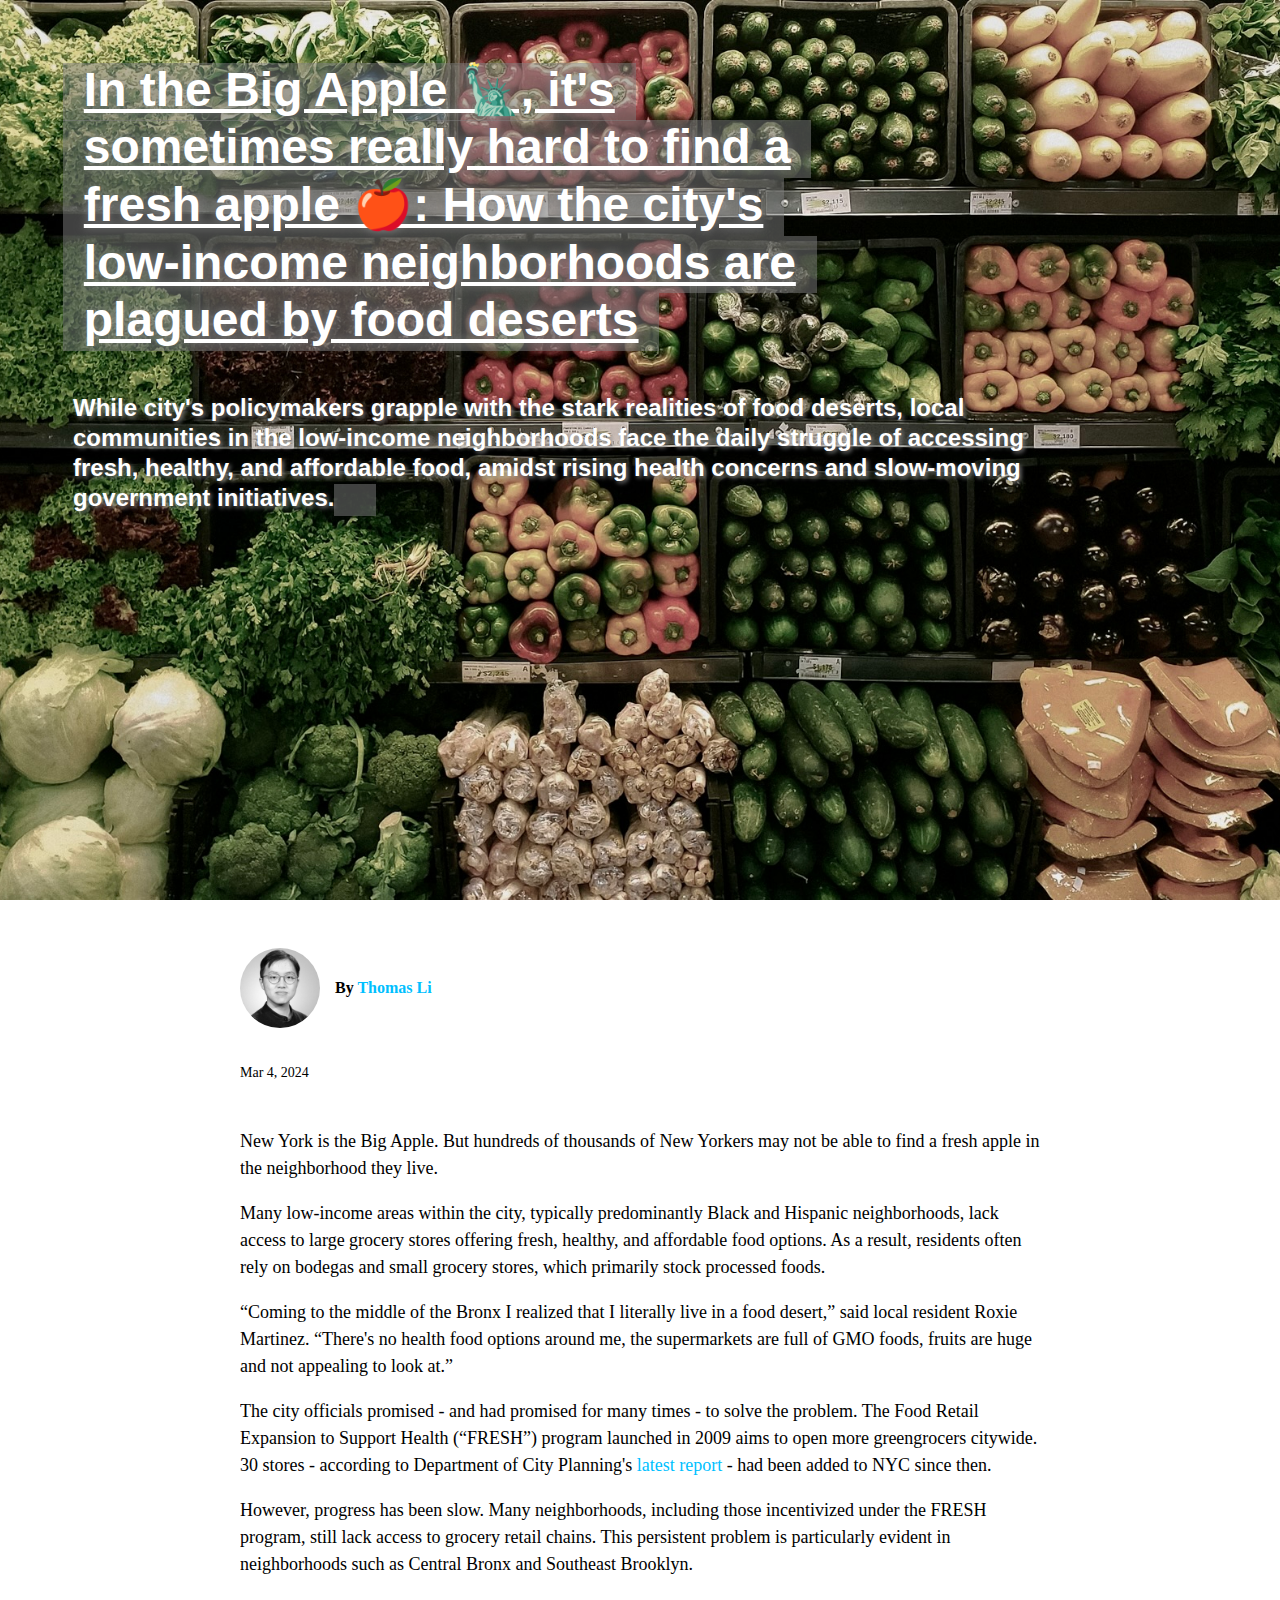
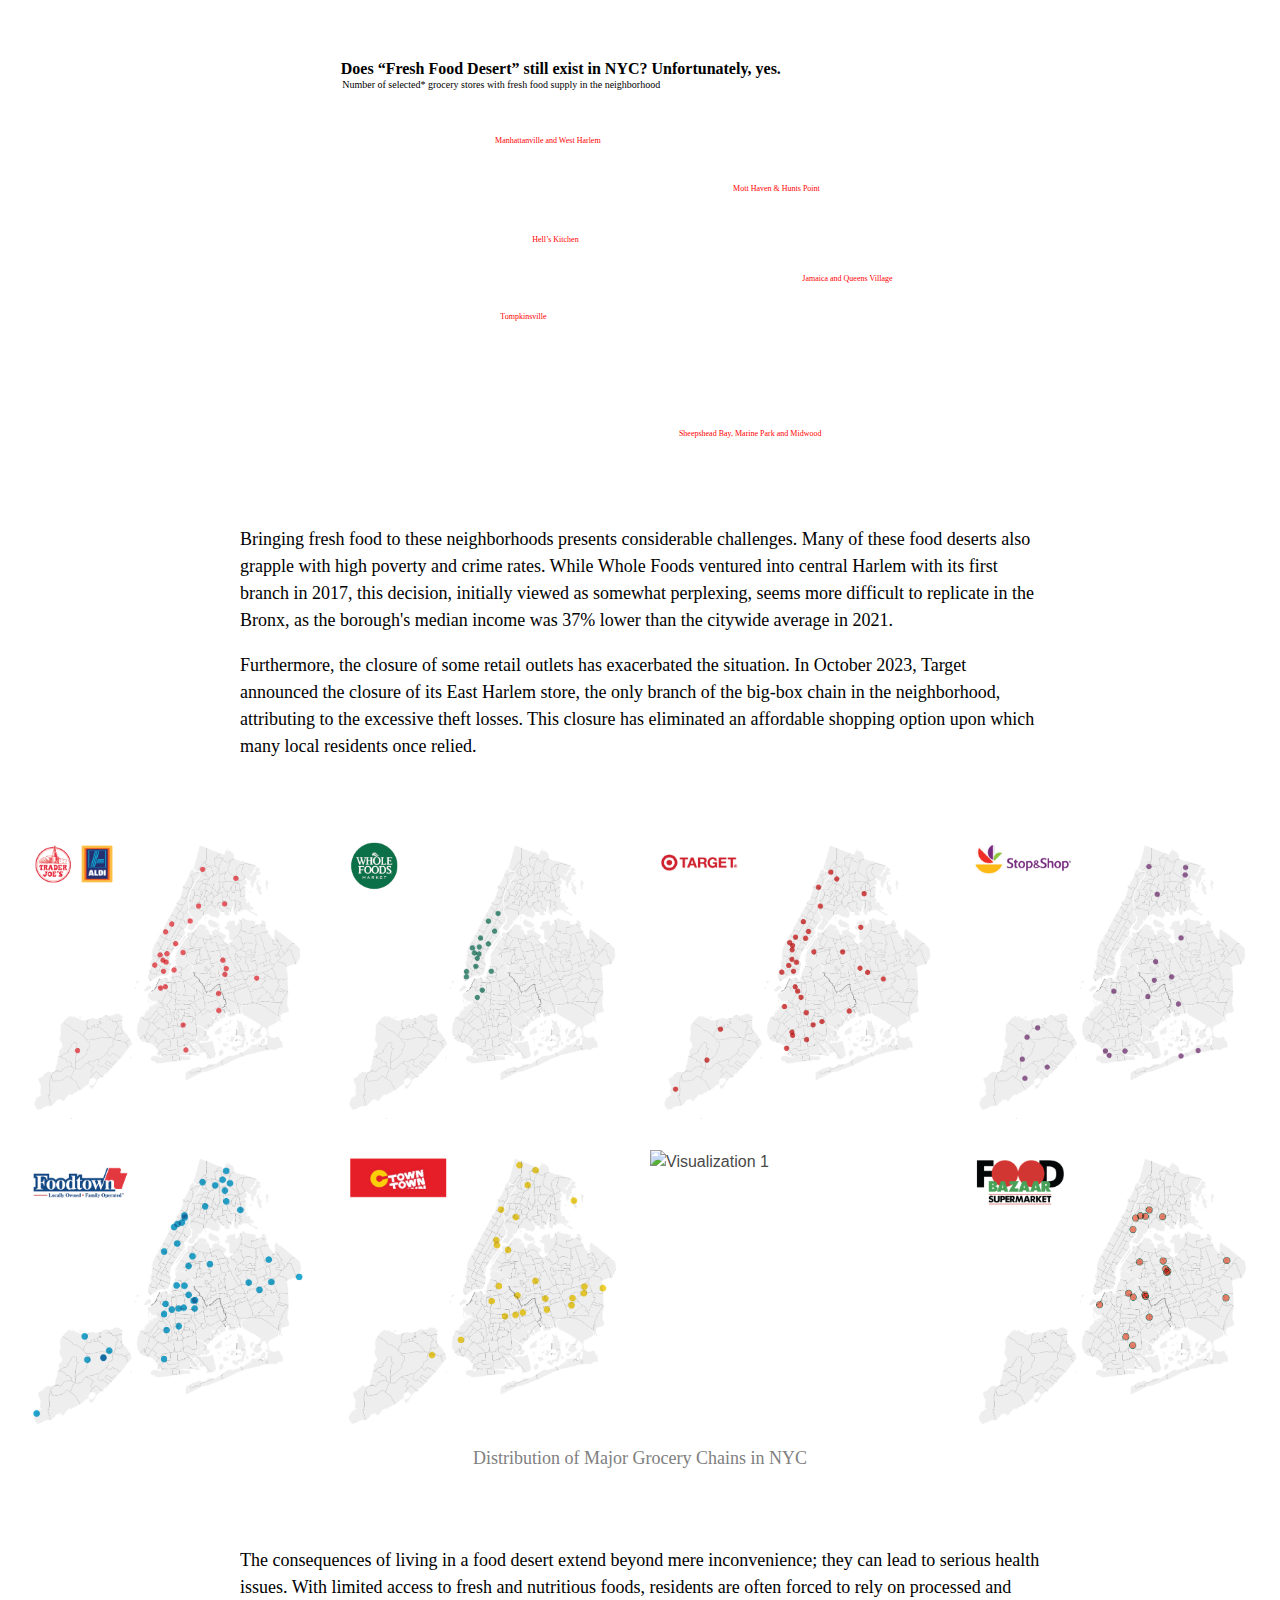
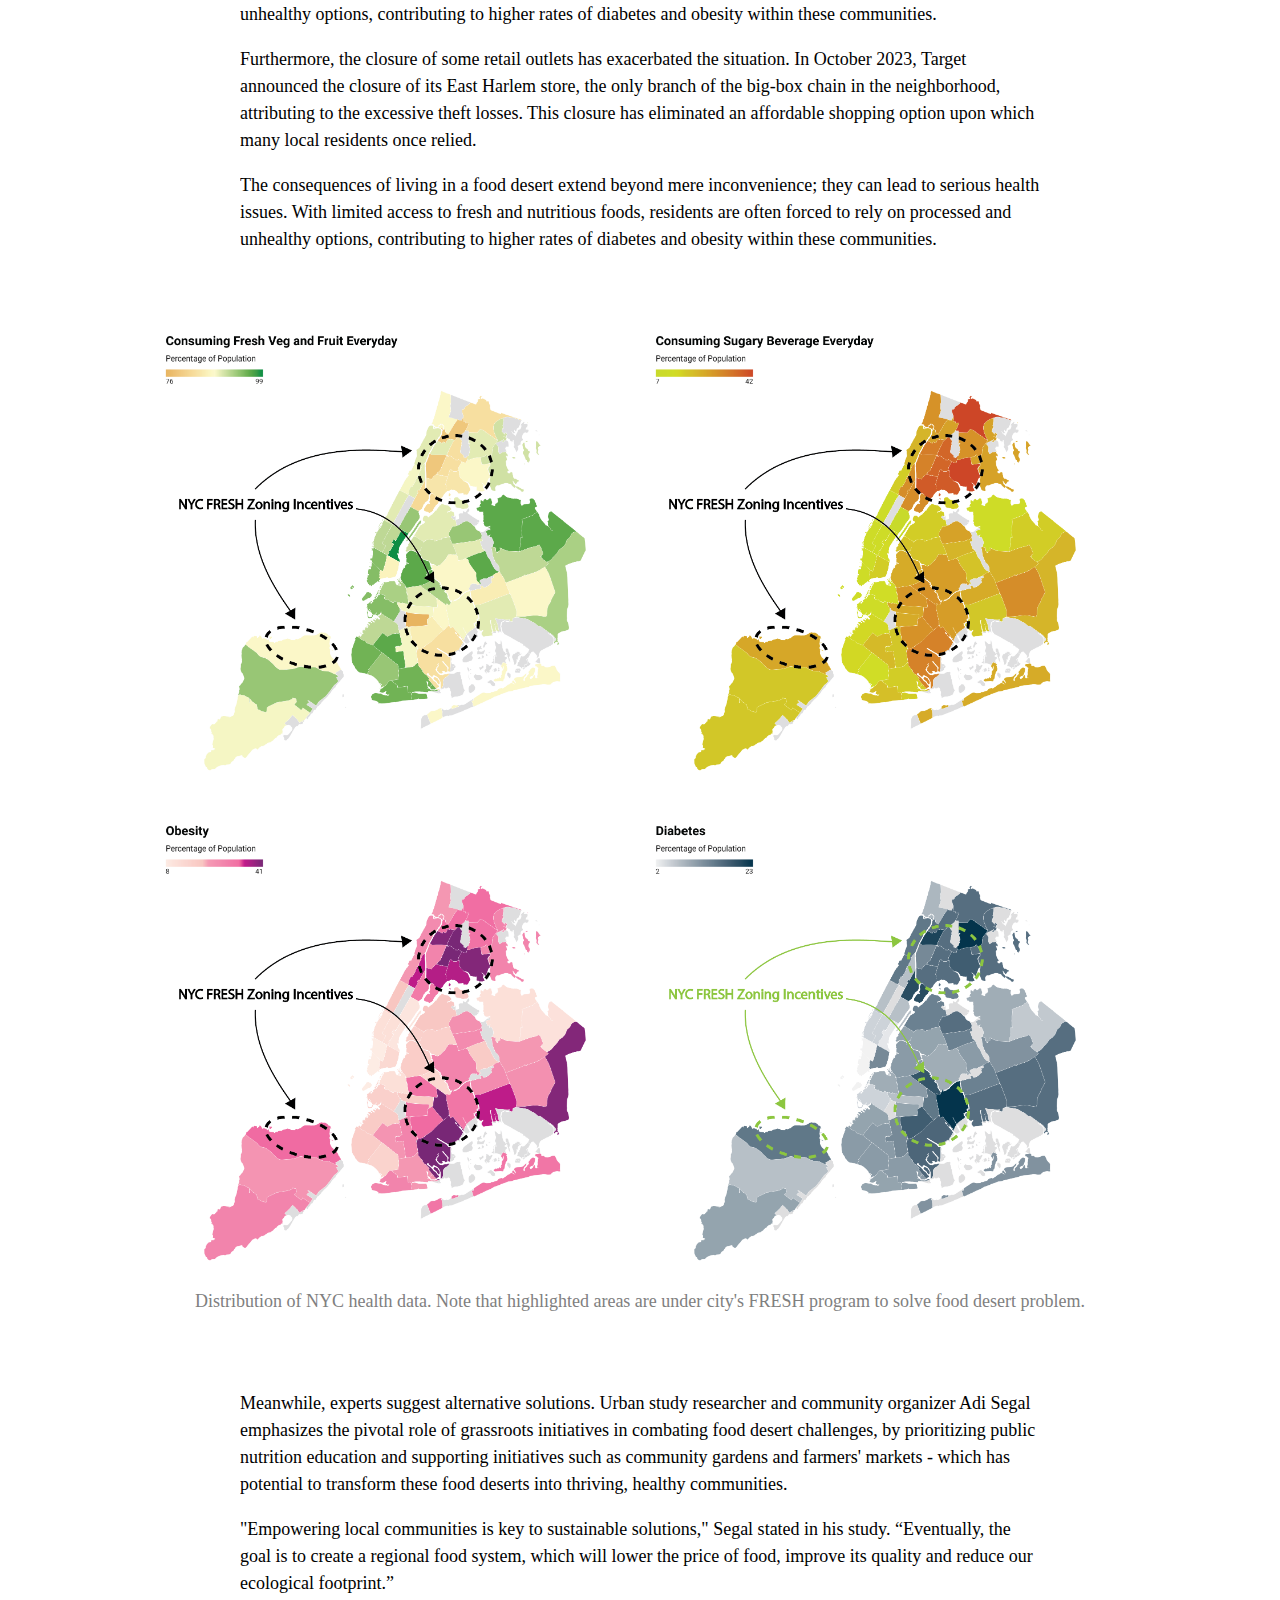
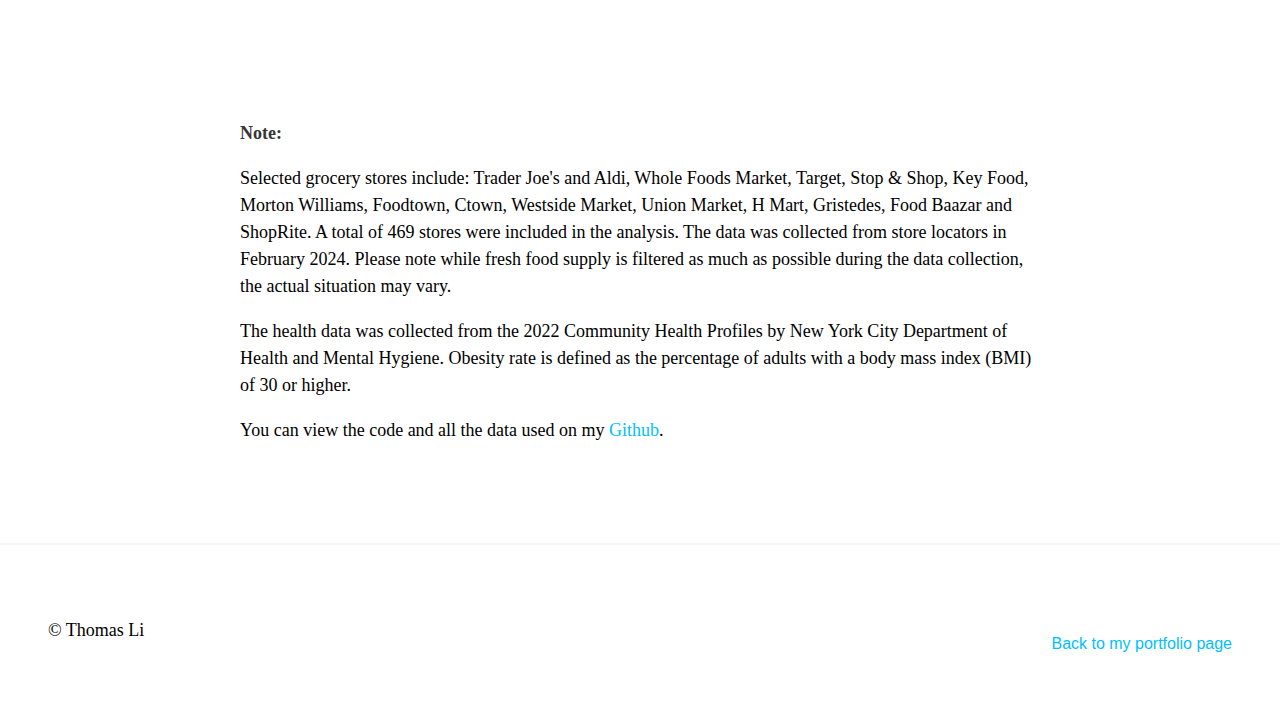
==== index.html @ 3670839c "Update index.html" ====
<!DOCTYPE html>
<html lang="en" class=" g-resizer-v3-init">

<head>

  <meta http-equiv="Content-Type" content="text/html; charset=UTF-8">
  <meta name="viewport" content="width=device-width, initial-scale=1">
  <title>Food Desert in New York City</title>
  <link rel="icon" href="🍎">
  <link rel="stylesheet" href="bulma.min.css">
  <link rel="preconnect" href="https://fonts.googleapis.com/">
  <link rel="preconnect" href="https://fonts.gstatic.com/" crossorigin="">
  <link href="css2" rel="stylesheet">
  <meta property="og:type" content="article">
  <meta property="og:title" content="">
  <meta property="og:url" content="https://github.com/thomastaoli/ny-food-desert/">
  <meta property="og:image" content="https://github.com/thomastaoli/ny-food-desert/header.jpg">
  <meta property="og:description"
    content="While city's policymakers grapple with the stark realities of food deserts, local
    communities in the low-income neighborhoods face the daily struggle of accessing fresh, healthy, and
    affordable food, amidst rising health concerns and slow-moving government initiatives.">
  <meta property="article:author" content="Thomas Li">
  <script>
    document.addEventListener("DOMContentLoaded", function () {
      if (window.innerWidth <= 650) {
        const visualizations = document.querySelectorAll('.visualization');
        let startX;

        visualizations.forEach(function (visualization) {
          visualization.addEventListener('touchstart', function (e) {
            startX = e.changedTouches[0].clientX;
          });

          visualization.addEventListener('touchend', function (e) {
            const endX = e.changedTouches[0].clientX;
            const deltaX = startX - endX;

            if (deltaX > 50) {
              visualization.parentElement.scrollLeft += 200;
            } else if (deltaX < -50) {
              visualization.parentElement.scrollLeft -= 200;
            }
          });
        });
      }
    });
  </script>

  <style>
    #g-plot-Artboard_1,
    #g-plot-Artboard_2,
    #g-plt4_svg-Artboard_1,
    #g-plt4_svg-Artboard_2 {
      display: none;
    }

    @media (max-width: 650px) {
      #g-plot-Artboard_2 {
        display: block;
      }

      #g-plt4_svg-Artboard_2 {
        display: block;
      }

      center {
        display: none;
      }
    }

    @media (max-width: 768px) {

      .title,
      .subtitle {
        font-size: smaller;
        /* Adjust font size */
        padding: 5px;
        /* Add some padding */
      }
    }

    @media screen and (min-width: 650px) {
      #g-plot-Artboard_1 {
        display: block;
      }

      #g-plt4_svg-Artboard_1 {
        display: block;
      }

      center {
        display: none;
      }
    }

    .container {
      max-width: 800px !important;
      color: #000000;
      font-family: Georgia;
    }

    img {
      display: block;
      width: 1000px;
      margin: 0 auto;
      transition: 0.3s;
    }

    a {
      color: deepskyblue;
    }

    p {
      margin-bottom: 1.5em;
      font-size: 18px;
      font-family: Georgia;
      color: #000000;
    }

    .portrait {
      float: left;
      /* Position the portrait to the left */
      width: 80px;
      /* Adjust the width as needed */
      height: 80px;
      /* Adjust the height as needed */
      border-radius: 50%;
      /* Make the portrait round */
      margin-right: 15px;
      /* Add some space between the portrait and the text */
      object-fit: cover;
      /* Ensure the image covers the area without distortion */
    }

    .byline,
    .date {
      line-height: 80px;
      /* Adjust the line height to align with the height of the portrait */
      margin: 0;
      /* Adjust margin as needed */
    }

    .graph-title {
      font-family: Arial;
      font-weight: 600;
      font-size: 24px;
      color: #000000;
      padding: auto;
    }

    .graph-subtitle {
      font-family: Arial;
      font-weight: 600;
      font-size: 16px;
      padding: auto;
    }

    h1.title {
      /* Existing title styles */
      font-size: 3rem;
      line-height: 1.2;
      margin-bottom: 0.8rem;
      margin-top: 0.8rem;
      font-weight: 800;
      color: white;
      text-decoration: underline;
      max-width: 800px;
      text-align: left;
      /* Ensure the text is left-aligned */
      padding-left: 15px;
      /* Add some padding to the left */

      /* Adding gray text shadow */
      text-shadow: 0px 0px 10px gray;
    }

    h1.title span {
      background-color: rgba(128, 128, 128, 0.5);
      /* 50% transparent gray */
      padding: 0 1.3rem 0.3rem;
      -webkit-box-decoration-break: clone;
      -ms-box-decoration-break: clone;
      -o-box-decoration-break: clone;
      box-decoration-break: clone;
    }

    h2.subtitle {
      color: white;
      font-weight: bold;
      font-size: 1.5rem;
      padding-top: 40px;
      max-width: 1000px;
      padding-left: 25px;
      text-shadow: 2px 2px 4px gray;
      /* Corrected text-shadow property */
    }

    h2.subtitle span {
      background-color: rgba(128, 128, 128, 0.5);
      /* 50% transparent gray */
      color: white;
      padding: 0 1.3rem 0.3rem;
      -webkit-box-decoration-break: clone;
      -ms-box-decoration-break: clone;
      -o-box-decoration-break: clone;
      box-decoration-break: clone;
    }

    .header-caption {
      position: absolute;
      bottom: 20px;
      right: 20px;
      font-size: 1rem;
      color: white;
      text-shadow: 0px 0px 5px black;
      font-style: italic;
      z-index: 2;
    }

    .has-bg-img {
      background: url('header.jpg');
      center center;
      background-size: cover;
    }

    .hero {
      position: relative;
      /* Added relative positioning */
      display: flex;
      align-items: center;
      justify-content: flex-start;
      min-height: 100vh;
      background: url('header.jpg') center center / cover no-repeat;
    }

    .byline {
      padding-top: 0px;
      padding-bottom: 0px;
      font-size: 16px;
    }

    .bottomleft {
      position: absolute;
      bottom: 8px;
      left: 16px;
      font-size: 18px;
      color: white;

      font-size: 12px;
    }



    .date {
      font-size: 14px;
      padding-top: 5px;
      padding-bottom: 15px;

    }

    .row-container {
      display: flex;
      flex-direction: row;
      max-width: 960px;
      margin: 0 auto;
      gap: 2em;
    }

    .column-container {
      flex-grow: 1;
      flex-shrink: 1;
      flex-basis: 1;
    }

    @media (max-width: 800px) {
      .row-container {
        flex-direction: column;
      }
    }

    @media (max-width: 768px) {
      .hero {
        min-height: 40vh;
        /* Adjusted height for mobile devices */
      }

      .header-caption {
        right: 10px;
        /* Less offset from the right on smaller screens */
        bottom: 5px;
        /* Less offset from the bottom to fit the smaller hero height */
        font-size: 0.8rem;
      }
    }

    .video-background {
      position: absolute;
      right: 0;
      bottom: 0;
      min-width: 100%;
      min-height: 100%;
      width: auto;
      height: auto;
      z-index: -100;
      /* Ensure video stays in the background */
      background-size: cover;
    }

    .content {
      overflow: hidden;
      /* Clear the float */
    }

    .hero-body {
      text-align: left;
      /* Center the text */
      width: 100%;
    }

    @media (max-width: 650px) {
      #g-template-mobile {
        display: block;
      }

      #g-template-laptop,
      #g-template-medium {
        display: none;
      }

      /* Replace the header background image with header-mobile.jpg */
      .hero.has-bg-img {
        background-image: url('header-mobile.jpg') !important;
      }
    }

    @media (min-width: 651px) and (max-width: 960px) {
      #g-template-laptop {
        display: block;
      }

      #g-template-mobile,
      #g-template-medium {
        display: none;
      }
    }

    @media (min-width: 961px) {
      #g-template-medium {
        display: block;
      }

      #g-template-mobile,
      #g-template-laptop {
        display: none;
      }
    }

    @media screen and (min-width: 961px) {
      #g-template-box {
        width: 100%;
        /* Adjust the width as needed */
        height: auto;
        /* Allow the height to adjust based on content */
        max-width: 100%;
        /* Ensure it doesn't exceed the viewport width */
      }
    }

    @media (max-width: 650px) {
      h1.title {
        font-size: 1.5rem;
        /* Adjust the font size for h1 on mobile */
        padding-left: 5px;
        /* Adjust the left padding */
        text-shadow: 0px 0px 5px gray;
      }

      h2.subtitle {
        font-size: 0.8rem;
        /* Adjust the font size for h2 on mobile */
        padding-left: 20px;
        /* Adjust the left padding */
        padding-top: 20px;
        /* Adjust the top padding */
        text-shadow: 0px 0px 5px gray;
      }
    }

    .grid-container {
      overflow-x: auto;
      white-space: nowrap;
    }

    .grid-container-2 {
      overflow-x: auto;
      white-space: nowrap;
    }

    .visualization {
      display: inline-block;
      width: 100%;
      /* Adjust width as needed */
    }

    @media (min-width: 650px) {
      .grid-container {
        display: grid;
        grid-template-columns: repeat(4, minmax(200px, 1fr));
        /* Adjust the min and max width as needed */
        grid-gap: 20px;
        /* Adjust the gap between grid items */
        max-width: 1600px;
        /* Set the maximum width of the container */
        margin: 0 auto;
        /* Center the container horizontally */
        padding: 0 20px;
        /* Add padding to the container */
      }
    }

    @media (min-width: 650px) {
      .grid-container-2 {
        display: grid;
        grid-template-columns: repeat(2, minmax(200px, 1fr));
        /* Adjust the min and max width as needed */
        grid-gap: 20px;
        /* Adjust the gap between grid items */
        max-width: 1000px;
        /* Set the maximum width of the container */
        margin: 0 auto;
        /* Center the container horizontally */
        padding: 0 20px;
        /* Add padding to the container */
      }
    }
  </style>

</head>

<body>

  <section class="hero has-bg-img">
    <div class="hero-body">
      <h1 class="title"><span>In the Big Apple 🗽, it's sometimes really hard to find a fresh apple 🍎: How the city's
          low-income neighborhoods are plagued by food deserts</span></h1>
      <h2 class="subtitle">While city's policymakers grapple with the stark realities of food deserts, local
        communities in the low-income neighborhoods face the daily struggle of accessing fresh, healthy, and
        affordable food, amidst rising health concerns and slow-moving government initiatives.<span></span></h2>
    </div>
  </section>


  <section class="section">
    <div class="container">
      <div class="content">
        <img src="portrait.jpeg" class="portrait" alt="Thomas Li"> <!-- Add your portrait here -->

        <div class="byline"><b>By <a href="www.linkedin.com/in/thomas-tao-li">Thomas Li</a></b></div>

        <div class="date">Mar 4, 2024</div>
        <p>New York is the Big Apple. But hundreds of thousands of New Yorkers may not be able to find a fresh apple in
          the neighborhood they live.</p>
        <p>Many low-income areas within the city, typically predominantly Black and Hispanic neighborhoods, lack access
          to large grocery stores offering fresh, healthy, and affordable food options. As a result, residents often
          rely on bodegas and small grocery stores, which primarily stock processed foods.</p>
        <p>“Coming to the middle of the Bronx I realized that I literally live in a food desert,” said local resident
          Roxie Martinez. “There's no health food options around me, the supermarkets are full of GMO foods, fruits are
          huge and not appealing to look at.”</p>
        <p>The city officials promised - and had promised for many times - to solve the problem. The Food Retail
          Expansion to Support Health (“FRESH”) program launched in 2009 aims to open more greengrocers citywide. 30
          stores - according to Department of City Planning's <a
            href="https://www.nyc.gov/assets/planning/download/pdf/plans-studies/fresh2/fresh-report-feb2023.pdf">latest
            report</a> - had been added to NYC since then.</p>
        <p>However, progress has been slow. Many neighborhoods, including those incentivized under the FRESH program,
          still lack access to grocery retail chains. This persistent problem is particularly evident in neighborhoods
          such as Central Bronx and Southeast Brooklyn.</p>
      </div>
    </div>
  </section>

  <!-- Generated by ai2html v0.120.0 - 2024-03-03 19:44 -->
  <!-- ai file: template.ai -->
  <style media="screen,print">
    #g-template-box,
    #g-template-box .g-artboard {
      margin: 0 auto;
    }

    #g-template-box p {
      margin: 0;
    }

    #g-template-box .g-aiAbs {
      position: absolute;
    }

    #g-template-box .g-aiImg {
      position: absolute;
      top: 0;
      display: block;
      width: 100% !important;
    }

    #g-template-box .g-aiSymbol {
      position: absolute;
      box-sizing: border-box;
    }

    #g-template-box .g-aiPointText p {
      white-space: nowrap;
    }

    #g-template-medium {
      position: relative;
      overflow: hidden;
    }

    #g-template-medium p {
      font-family: Avenir;
      font-weight: 400;
      font-style: normal;
      line-height: 10px;
      height: auto;
      opacity: 1;
      letter-spacing: 0em;
      font-size: 8px;
      text-align: left;
      color: rgb(255, 0, 0);
      text-transform: none;
      padding-bottom: 0;
      padding-top: 0;
      mix-blend-mode: normal;
      position: static;
    }

    #g-template-medium .g-pstyle0 {
      font-weight: 900;
      font-style: Black;
      line-height: 19px;
      height: 19px;
      font-size: 16px;
      color: rgb(0, 0, 0);
    }

    #g-template-medium .g-pstyle1 {
      font-weight: 300;
      font-style: Light;
      line-height: 11px;
      height: 11px;
      font-size: 10px;
      color: rgb(0, 0, 0);
    }

    #g-template-medium .g-pstyle2 {
      font-style: Roman;
      height: 10px;
    }

    #g-template-laptop {
      position: relative;
      overflow: hidden;
    }

    #g-template-laptop p {
      font-family: Avenir;
      font-weight: 400;
      font-style: normal;
      line-height: 8px;
      height: auto;
      opacity: 1;
      letter-spacing: 0em;
      font-size: 6px;
      text-align: left;
      color: rgb(255, 0, 0);
      text-transform: none;
      padding-bottom: 0;
      padding-top: 0;
      mix-blend-mode: normal;
      position: static;
    }

    #g-template-laptop .g-pstyle0 {
      font-weight: 900;
      font-style: Black;
      line-height: 16px;
      height: 16px;
      font-size: 13px;
      color: rgb(0, 0, 0);
    }

    #g-template-laptop .g-pstyle1 {
      font-weight: 300;
      font-style: Light;
      line-height: 9px;
      height: 9px;
      font-size: 8px;
      color: rgb(0, 0, 0);
    }

    #g-template-laptop .g-pstyle2 {
      font-style: Roman;
      height: 8px;
    }

    #g-template-mobile {
      position: relative;
      overflow: hidden;
    }

    #g-template-mobile p {
      font-family: Avenir;
      font-weight: 400;
      font-style: normal;
      line-height: 8px;
      height: auto;
      opacity: 1;
      letter-spacing: 0em;
      font-size: 6px;
      text-align: left;
      color: rgb(255, 0, 0);
      text-transform: none;
      padding-bottom: 0;
      padding-top: 0;
      mix-blend-mode: normal;
      position: static;
    }

    #g-template-mobile .g-pstyle0 {
      font-weight: 900;
      font-style: Black;
      line-height: 19px;
      height: 19px;
      font-size: 16px;
      color: rgb(0, 0, 0);
    }

    #g-template-mobile .g-pstyle1 {
      font-weight: 300;
      font-style: Light;
      line-height: 12px;
      height: 12px;
      font-size: 10px;
      color: rgb(0, 0, 0);
    }

    #g-template-mobile .g-pstyle2 {
      font-style: Roman;
      height: 8px;
    }

    #g-template-mobile .g-pstyle3 {
      font-weight: 800;
      font-style: Heavy;
      line-height: 12px;
      height: 12px;
      font-size: 10px;
      color: rgb(153, 153, 153);
    }
  </style>

  <div id="g-template-box" class="ai2html">

    <!-- Artboard: medium -->
    <div id="g-template-medium" class="g-artboard" style="width:620px; height:425px;" data-aspect-ratio="1.459"
      data-min-width="620">
      <div style=""></div>
      <img id="g-template-medium-img" class="g-template-medium-img g-aiImg" alt="" src="template-medium.jpg" />
      <div id="g-ai0-1" class="g-ai2html-settings g-aiAbs g-aiPointText"
        style="top:4.2325%;margin-top:-12px;left:1.734%;width:509px;">
        <p class="g-pstyle0">Does &ldquo;Fresh Food Desert&rdquo; still exist in NYC? Unfortunately, yes.</p>
      </div>
      <div id="g-ai0-2" class="g-ai2html-settings g-aiAbs g-aiPointText"
        style="top:7.4751%;margin-top:-5.8px;left:1.9725%;width:359px;">
        <p class="g-pstyle1">Number of selected* grocery stores with fresh food supply in the neighborhood</p>
      </div>
      <div id="g-ai0-3" class="g-ai2html-settings g-aiAbs g-aiPointText"
        style="top:20.943%;margin-top:-6px;left:26.6159%;width:139px;">
        <p class="g-pstyle2">Manhattanville and West Harlem</p>
      </div>
      <div id="g-ai0-4" class="g-ai2html-settings g-aiAbs g-aiPointText"
        style="top:32.2371%;margin-top:-6px;left:65.0185%;width:117px;">
        <p class="g-pstyle2">Mott Haven & Hunts Point</p>
      </div>
      <div id="g-ai0-5" class="g-ai2html-settings g-aiAbs g-aiPointText"
        style="top:44.2371%;margin-top:-6px;left:32.6177%;width:70px;">
        <p class="g-pstyle2">Hell&rsquo;s Kitchen</p>
      </div>
      <div id="g-ai0-6" class="g-ai2html-settings g-aiAbs g-aiPointText"
        style="top:53.4136%;margin-top:-6px;left:76.1768%;width:123px;">
        <p class="g-pstyle2">Jamaica and Queens Village</p>
      </div>
      <div id="g-ai0-7" class="g-ai2html-settings g-aiAbs g-aiPointText"
        style="top:62.3548%;margin-top:-6px;left:27.4774%;width:70px;">
        <p class="g-pstyle2">Tompkinsville</p>
      </div>
      <div id="g-ai0-8" class="g-ai2html-settings g-aiAbs g-aiPointText"
        style="top:89.8842%;margin-top:-6px;left:56.2715%;width:180px;">
        <p class="g-pstyle2">Sheepshead Bay, Marine Park and Midwood</p>
      </div>
    </div>

    <!-- Artboard: laptop -->
    <div id="g-template-laptop" class="g-artboard" style="width:490px; height:350px;" data-aspect-ratio="1.4"
      data-min-width="490" data-max-width="619">
      <div style=""></div>
      <img id="g-template-laptop-img" class="g-template-laptop-img g-aiImg" alt="" src="template-laptop.jpg" />
      <div id="g-ai1-1" class="g-ai2html-settings g-aiAbs g-aiPointText"
        style="top:5.166%;margin-top:-10.1px;left:1.9834%;width:421px;">
        <p class="g-pstyle0">Does &ldquo;Fresh Food Desert&rdquo; still exist in NYC? Unfortunately, yes.</p>
      </div>
      <div id="g-ai1-2" class="g-ai2html-settings g-aiAbs g-aiPointText"
        style="top:8.2317%;margin-top:-4.8px;left:2.2305%;width:298px;">
        <p class="g-pstyle1">Number of selected* grocery stores with fresh food supply in the neighborhood</p>
      </div>
      <div id="g-ai1-3" class="g-ai2html-settings g-aiAbs g-aiPointText"
        style="top:21.7098%;margin-top:-5px;left:26.4997%;width:115px;">
        <p class="g-pstyle2">Manhattanville and West Harlem</p>
      </div>
      <div id="g-ai1-4" class="g-ai2html-settings g-aiAbs g-aiPointText"
        style="top:32.567%;margin-top:-5px;left:65.159%;width:97px;">
        <p class="g-pstyle2">Mott Haven & Hunts Point</p>
      </div>
      <div id="g-ai1-5" class="g-ai2html-settings g-aiAbs g-aiPointText"
        style="top:44.2813%;margin-top:-5px;left:32.5417%;width:60px;">
        <p class="g-pstyle2">Hell&rsquo;s Kitchen</p>
      </div>
      <div id="g-ai1-6" class="g-ai2html-settings g-aiAbs g-aiPointText"
        style="top:53.1384%;margin-top:-5px;left:76.3919%;width:102px;">
        <p class="g-pstyle2">Jamaica and Queens Village</p>
      </div>
      <div id="g-ai1-7" class="g-ai2html-settings g-aiAbs g-aiPointText"
        style="top:61.7098%;margin-top:-5px;left:27.3671%;width:60px;">
        <p class="g-pstyle2">Tompkinsville</p>
      </div>
      <div id="g-ai1-8" class="g-ai2html-settings g-aiAbs g-aiPointText"
        style="top:88.2813%;margin-top:-5px;left:56.3534%;width:148px;">
        <p class="g-pstyle2">Sheepshead Bay, Marine Park and Midwood</p>
      </div>
    </div>

    <!-- Artboard: mobile -->
    <div id="g-template-mobile" class="g-artboard" style="max-width: 375px;max-height: 471px" data-aspect-ratio="0.797"
      data-min-width="0" data-max-width="489">
      <div style="padding: 0 0 125.5467% 0;"></div>
      <img id="g-template-mobile-img" class="g-template-mobile-img g-aiImg" alt="" src="template-mobile.jpg" />
      <div id="g-ai2-1" class="g-ai2html-settings g-aiAbs g-aiPointText"
        style="top:6.4971%;margin-top:-21.6px;left:3.1182%;width:366px;">
        <p class="g-pstyle0">Does &ldquo;Fresh Food Desert&rdquo; still exist in NYC? </p>
        <p class="g-pstyle0">Unfortunately, yes.</p>
      </div>
      <div id="g-ai2-2" class="g-ai2html-settings g-aiAbs g-aiPointText"
        style="top:11.7927%;margin-top:-6.5px;left:3.1745%;width:375px;">
        <p class="g-pstyle1">Number of selected* grocery stores with fresh food supply in the neighborhood</p>
      </div>
      <div id="g-ai2-3" class="g-ai2html-settings g-aiAbs g-aiPointText"
        style="top:23.1488%;margin-top:-5px;left:4.382%;width:60px;">
        <p class="g-pstyle2">Tompkinsville</p>
      </div>
      <div id="g-ai2-4" class="g-ai2html-settings g-aiAbs g-aiPointText"
        style="top:32.2437%;margin-top:-8.8px;left:34.4667%;width:69px;">
        <p class="g-pstyle2">Manhattanvile &</p>
        <p class="g-pstyle2">West Harlem</p>
      </div>
      <div id="g-ai2-5" class="g-ai2html-settings g-aiAbs g-aiPointText"
        style="top:40.3535%;margin-top:-5px;left:76.3589%;width:97px;">
        <p class="g-pstyle2">Mott Haven & Hunts Point</p>
      </div>
      <div id="g-ai2-6" class="g-ai2html-settings g-aiAbs g-aiPointText"
        style="top:48.3092%;margin-top:-7.4px;left:15.3404%;width:83px;">
        <p class="g-pstyle3">Staten Island</p>
      </div>
      <div id="g-ai2-7" class="g-ai2html-settings g-aiAbs g-aiPointText"
        style="top:57.9831%;margin-top:-5px;left:23.8982%;width:60px;">
        <p class="g-pstyle2">Hell&rsquo;s Kitchen</p>
      </div>
      <div id="g-ai2-8" class="g-ai2html-settings g-aiAbs g-aiPointText"
        style="top:90.0562%;margin-top:-5px;left:76.5372%;width:102px;">
        <p class="g-pstyle2">Jamaica and Queens Village</p>
      </div>
      <div id="g-ai2-9" class="g-ai2html-settings g-aiAbs g-aiPointText"
        style="top:96.6407%;margin-top:-5px;left:6.7659%;width:148px;">
        <p class="g-pstyle2">Sheepshead Bay, Marine Park and Midwood</p>
      </div>
    </div>

  </div>

  <!-- End ai2html - 2024-03-03 19:44 -->

  <section class="section">
    <div class="container">
      <div class="content">
        <p>Bringing fresh food to these neighborhoods presents considerable challenges. Many of these food deserts also
          grapple with high poverty and crime rates. While Whole Foods ventured into central Harlem with its first
          branch in 2017, this decision, initially viewed as somewhat perplexing, seems more difficult to replicate in
          the Bronx, as the borough's median income was 37% lower than the citywide average in 2021.</p>
        <p>Furthermore, the closure of some retail outlets has exacerbated the situation. In October 2023, Target
          announced the closure of its East Harlem store, the only branch of the big-box chain in the neighborhood,
          attributing to the excessive theft losses. This closure has eliminated an affordable shopping option upon
          which many local residents once relied.</p>
      </div>
    </div>
  </section>

  <div class="grid-container">
    <div class="visualization"><img src="tj_f.png" alt="Visualization 1"></div>
    <div class="visualization"><img src="wfm_f.png" alt="Visualization 1"></div>
    <div class="visualization"><img src="tg_f.png" alt="Visualization 1"></div>
    <div class="visualization"><img src="ss_f.png" alt="Visualization 1"></div>
    <div class="visualization"><img src="ft_f.png" alt="Visualization 1"></div>
    <div class="visualization"><img src="ct_f.png" alt="Visualization 1"></div>
    <div class="visualization"><img src="gr_f.png" alt="Visualization 1"></div>
    <div class="visualization"><img src="fb_f.png" alt="Visualization 1"></div>
  </div>

  <p style="text-align:center; color:gray;">
    <italic>Distribution of Major Grocery Chains in NYC</italic>
  </p>

  <section class="section">
    <div class="container">
      <div class="content">
        <p>The consequences of living in a food desert extend beyond mere inconvenience; they can lead to serious health
          issues. With limited access to fresh and nutritious foods, residents are often forced to rely on processed and
          unhealthy options, contributing to higher rates of diabetes and obesity within these communities.</p>
        <p>Furthermore, the closure of some retail outlets has exacerbated the situation. In October 2023, Target
          announced the closure of its East Harlem store, the only branch of the big-box chain in the neighborhood,
          attributing to the excessive theft losses. This closure has eliminated an affordable shopping option upon
          which many local residents once relied.</p>
        <p>The consequences of living in a food desert extend beyond mere inconvenience; they can lead to serious health
          issues. With limited access to fresh and nutritious foods, residents are often forced to rely on processed and
          unhealthy options, contributing to higher rates of diabetes and obesity within these communities.</p>
      </div>
    </div>
  </section>

  <div class="grid-container-2">
    <div class="visualization"><img src="freshveg_f.png" alt="Visualization 1"></div>
    <div class="visualization"><img src="sugar_f.png" alt="Visualization 1"></div>
    <div class="visualization"><img src="ob_f.png" alt="Visualization 1"></div>
    <div class="visualization"><img src="db_f.png" alt="Visualization 1"></div>
  </div>

  <p style="text-align:center; color:gray;">
    <italic>Distribution of NYC health data. Note that highlighted areas are under city's FRESH program to solve food
      desert problem.</italic>
  </p>

  <section class="section">
    <div class="container">
      <div class="content">
        <p>Meanwhile, experts suggest alternative solutions. Urban study researcher and community organizer Adi Segal
          emphasizes the pivotal role of grassroots initiatives in combating food desert challenges, by prioritizing
          public nutrition education and supporting initiatives such as community gardens and farmers' markets - which
          has potential to transform these food deserts into thriving, healthy communities.</p>
        <p>"Empowering local communities is key to sustainable solutions," Segal stated in his study. “Eventually, the
          goal is to create a regional food system, which will lower the price of food, improve its quality and reduce
          our ecological footprint.”</p>
      </div>
    </div>
  </section>

  <section class="section">
    <div class="container">
      <div class="content">
        <p><strong>Note:</strong></p>
        <p>Selected grocery stores include: Trader Joe's and Aldi, Whole Foods Market, Target, Stop & Shop, Key Food,
          Morton Williams, Foodtown, Ctown, Westside Market, Union Market, H Mart, Gristedes, Food Baazar and ShopRite.
          A total of 469 stores were included in the analysis. The data was collected from store locators in February
          2024. Please note while fresh food supply is filtered as much as possible during the data collection, the
          actual situation may vary.
        </p>
        <p>The health data was collected from the 2022 Community Health Profiles by New York City
          Department of Health and Mental Hygiene. Obesity rate is defined as the percentage of adults with a body mass
          index (BMI) of 30 or higher. </p>
        <p>You can view the code and all the data used on my <a
            href="https://github.com/thomastaoli/HK_rice_with_two_sides" target="_blank">Github</a>.</p>
      </div>
    </div>
  </section>

  <hr>
  <section class="section">
    <div style="display: flex; justify-content: space-between; align-items: center;">
      <p>&copy; Thomas Li</p>
      <a href="https://thomastaoli.github.io/portfolio.html">Back to my portfolio page</a>
    </div>
  </section>
</body>

</html>
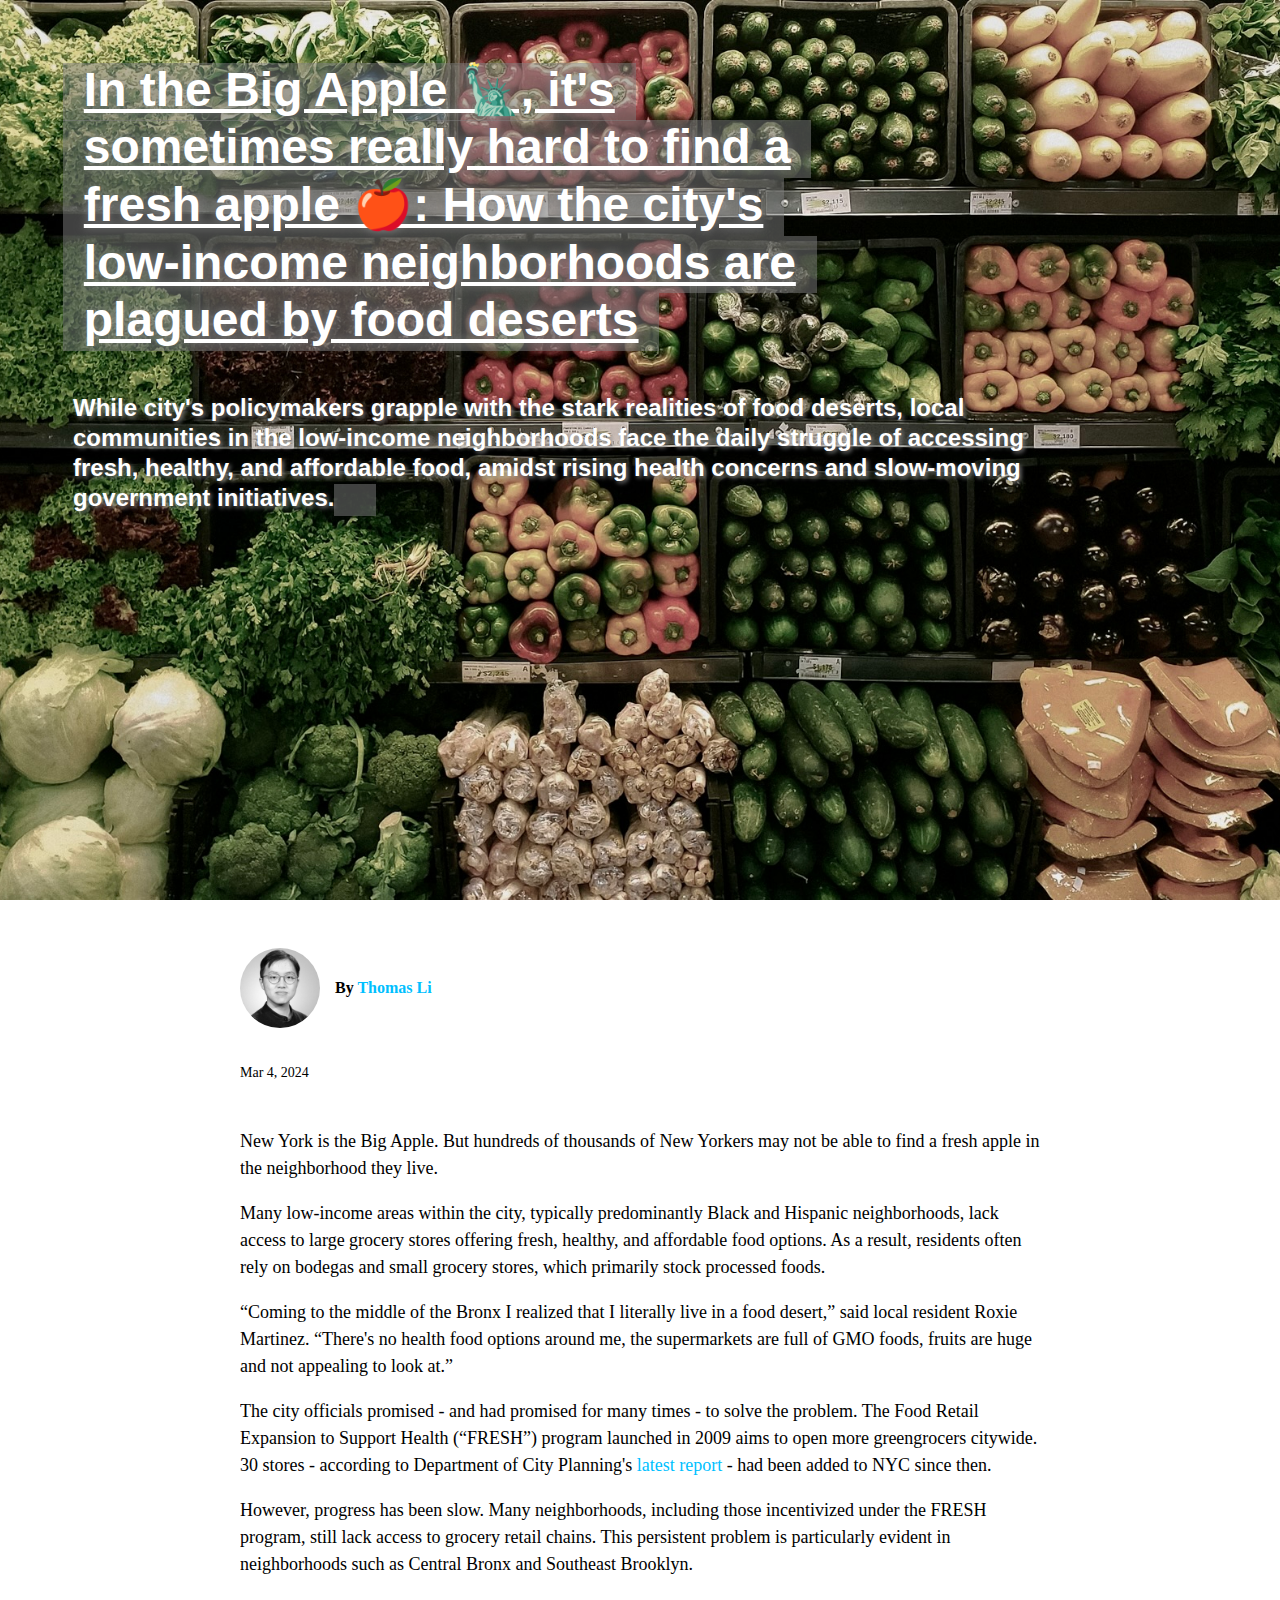
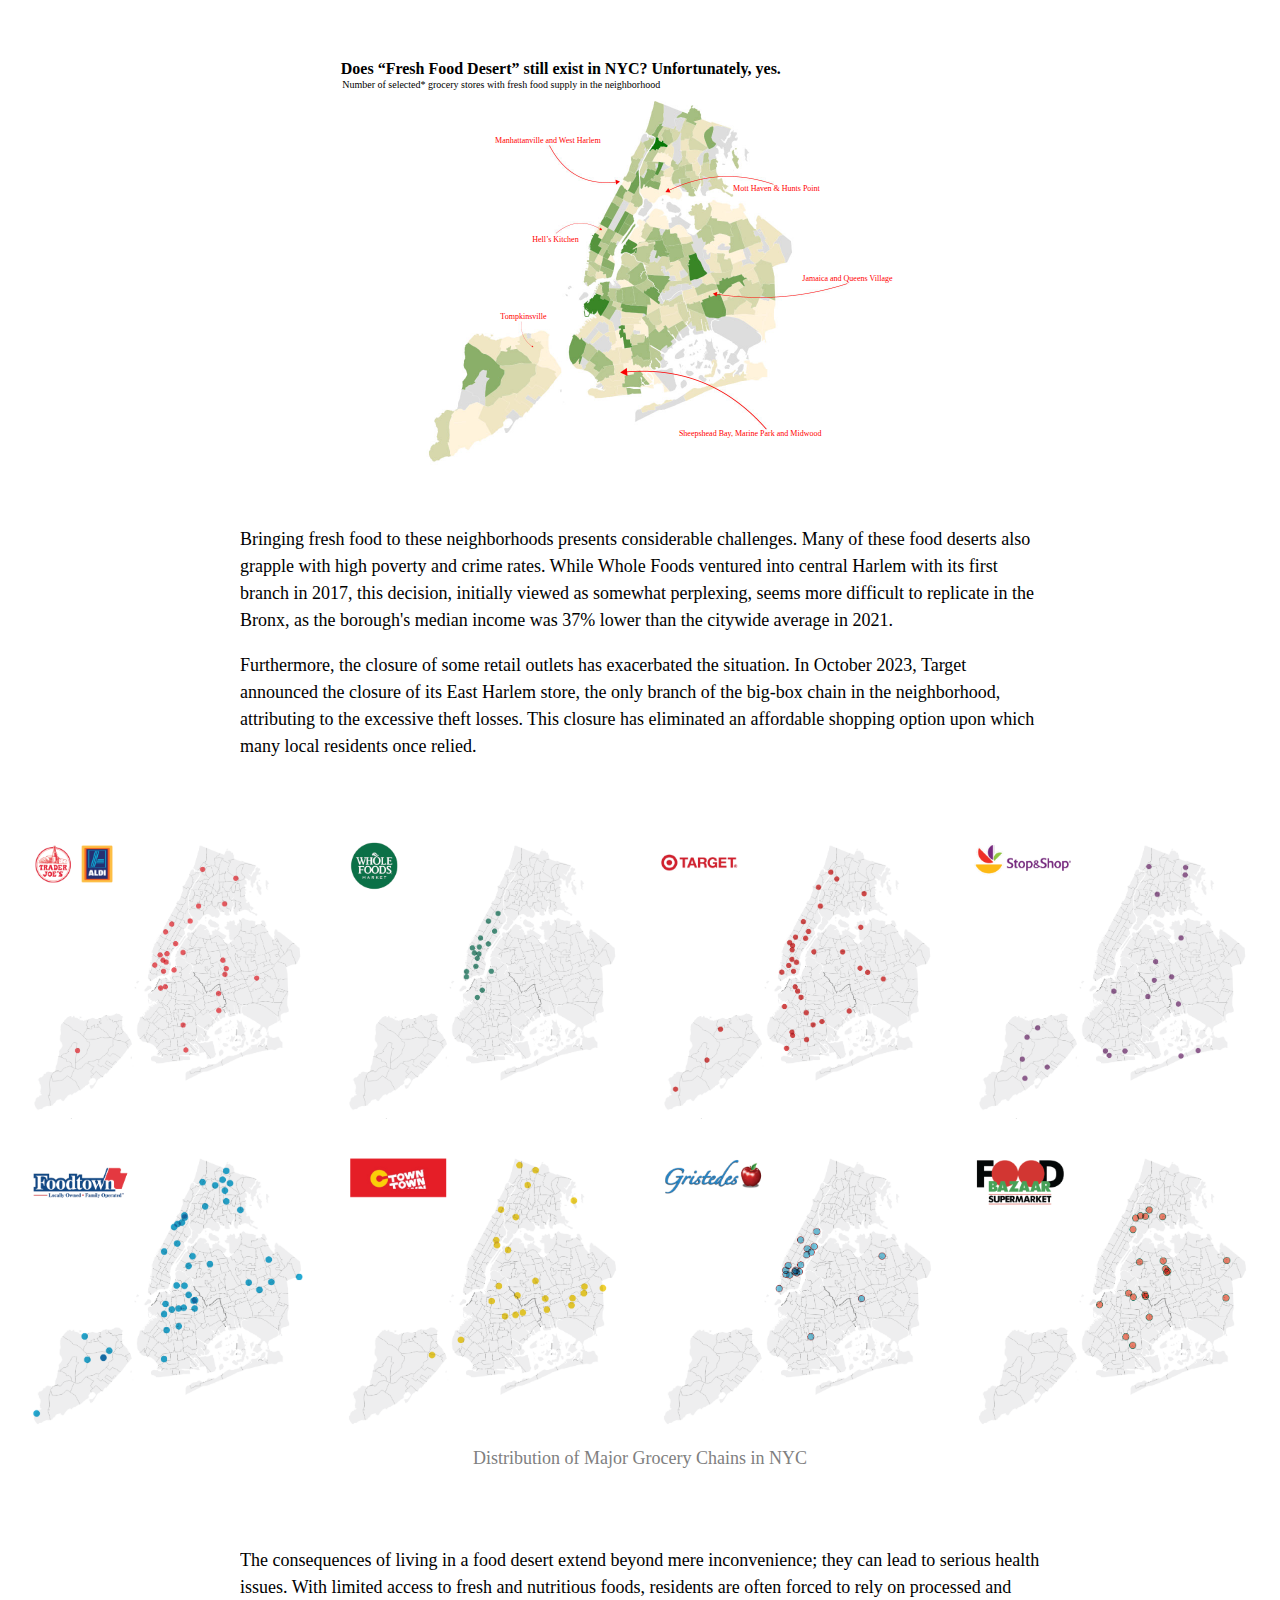
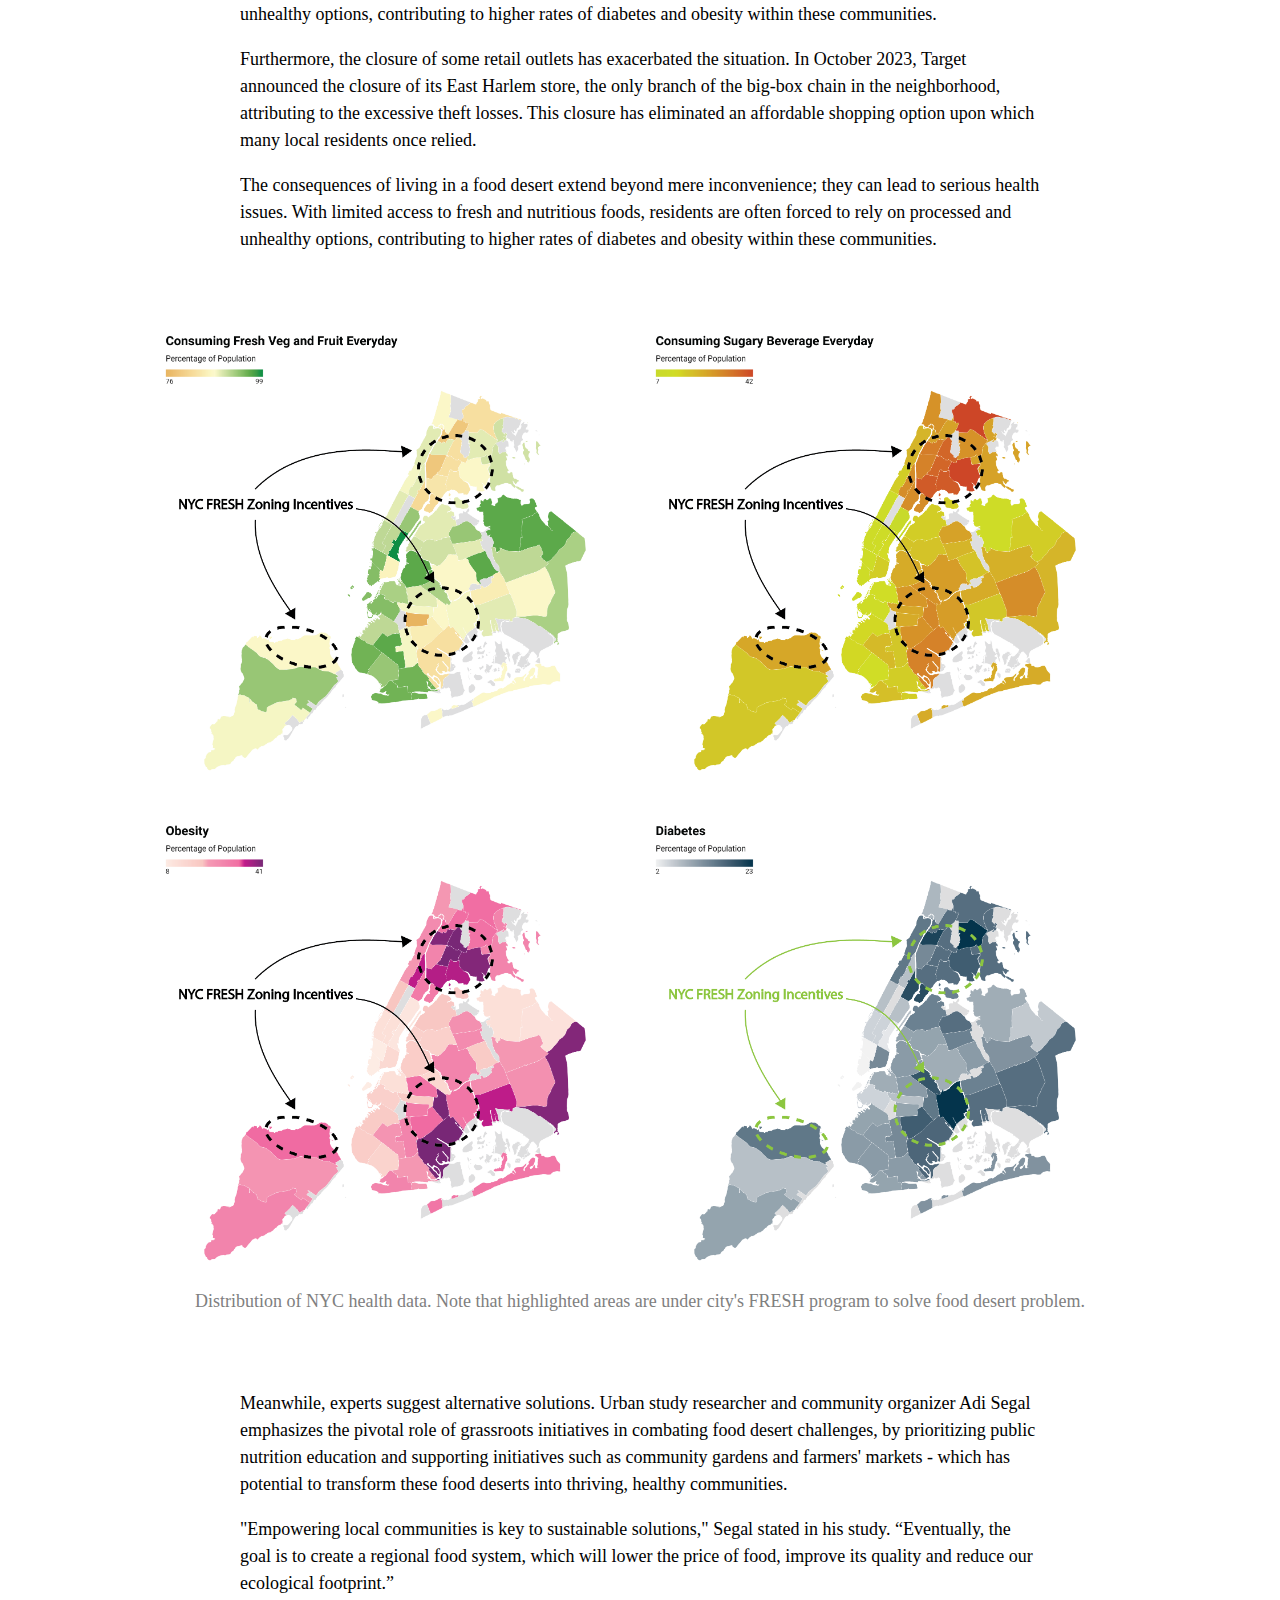
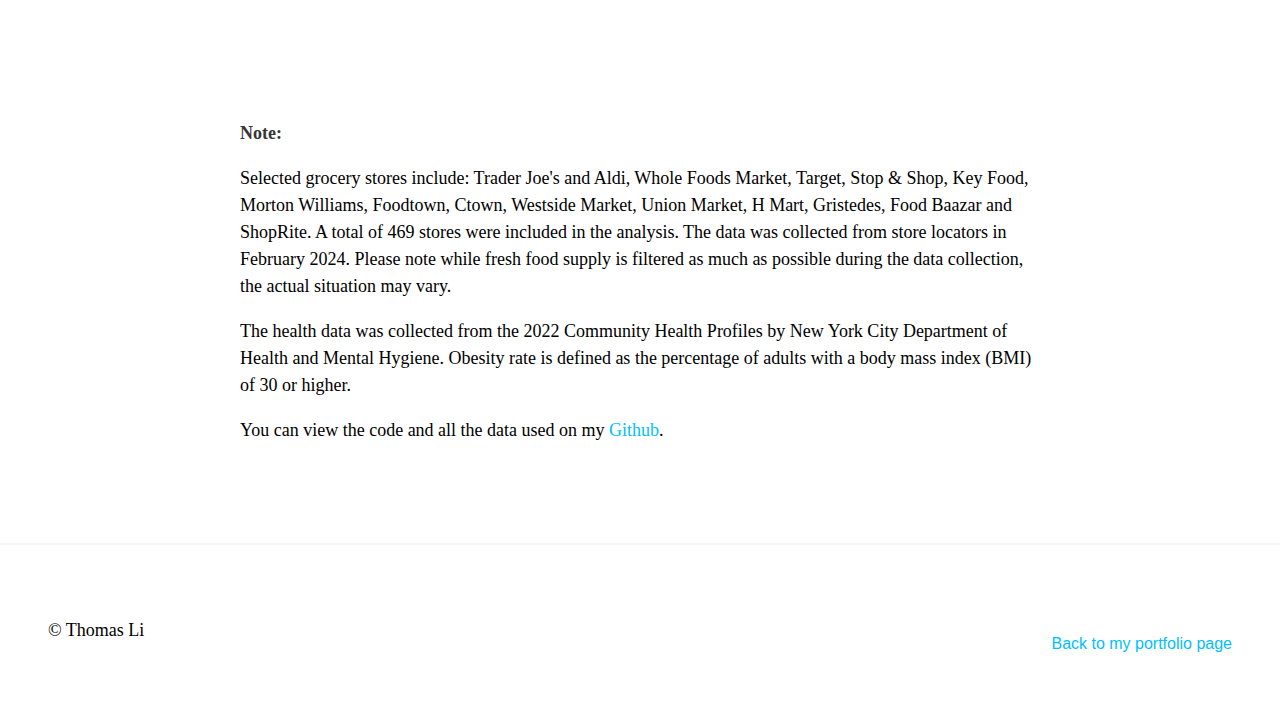
==== commit 4b48a31d: "Update index.html" ====
--- a/index.html
+++ b/index.html
@@ -368,7 +368,7 @@
 
     @media (max-width: 650px) {
       h1.title {
-        font-size: 1.5rem;
+        font-size: 1.6rem;
         /* Adjust the font size for h1 on mobile */
         padding-left: 5px;
         /* Adjust the left padding */
@@ -376,7 +376,7 @@
       }
 
       h2.subtitle {
-        font-size: 0.8rem;
+        font-size: 1rem;
         /* Adjust the font size for h2 on mobile */
         padding-left: 20px;
         /* Adjust the left padding */
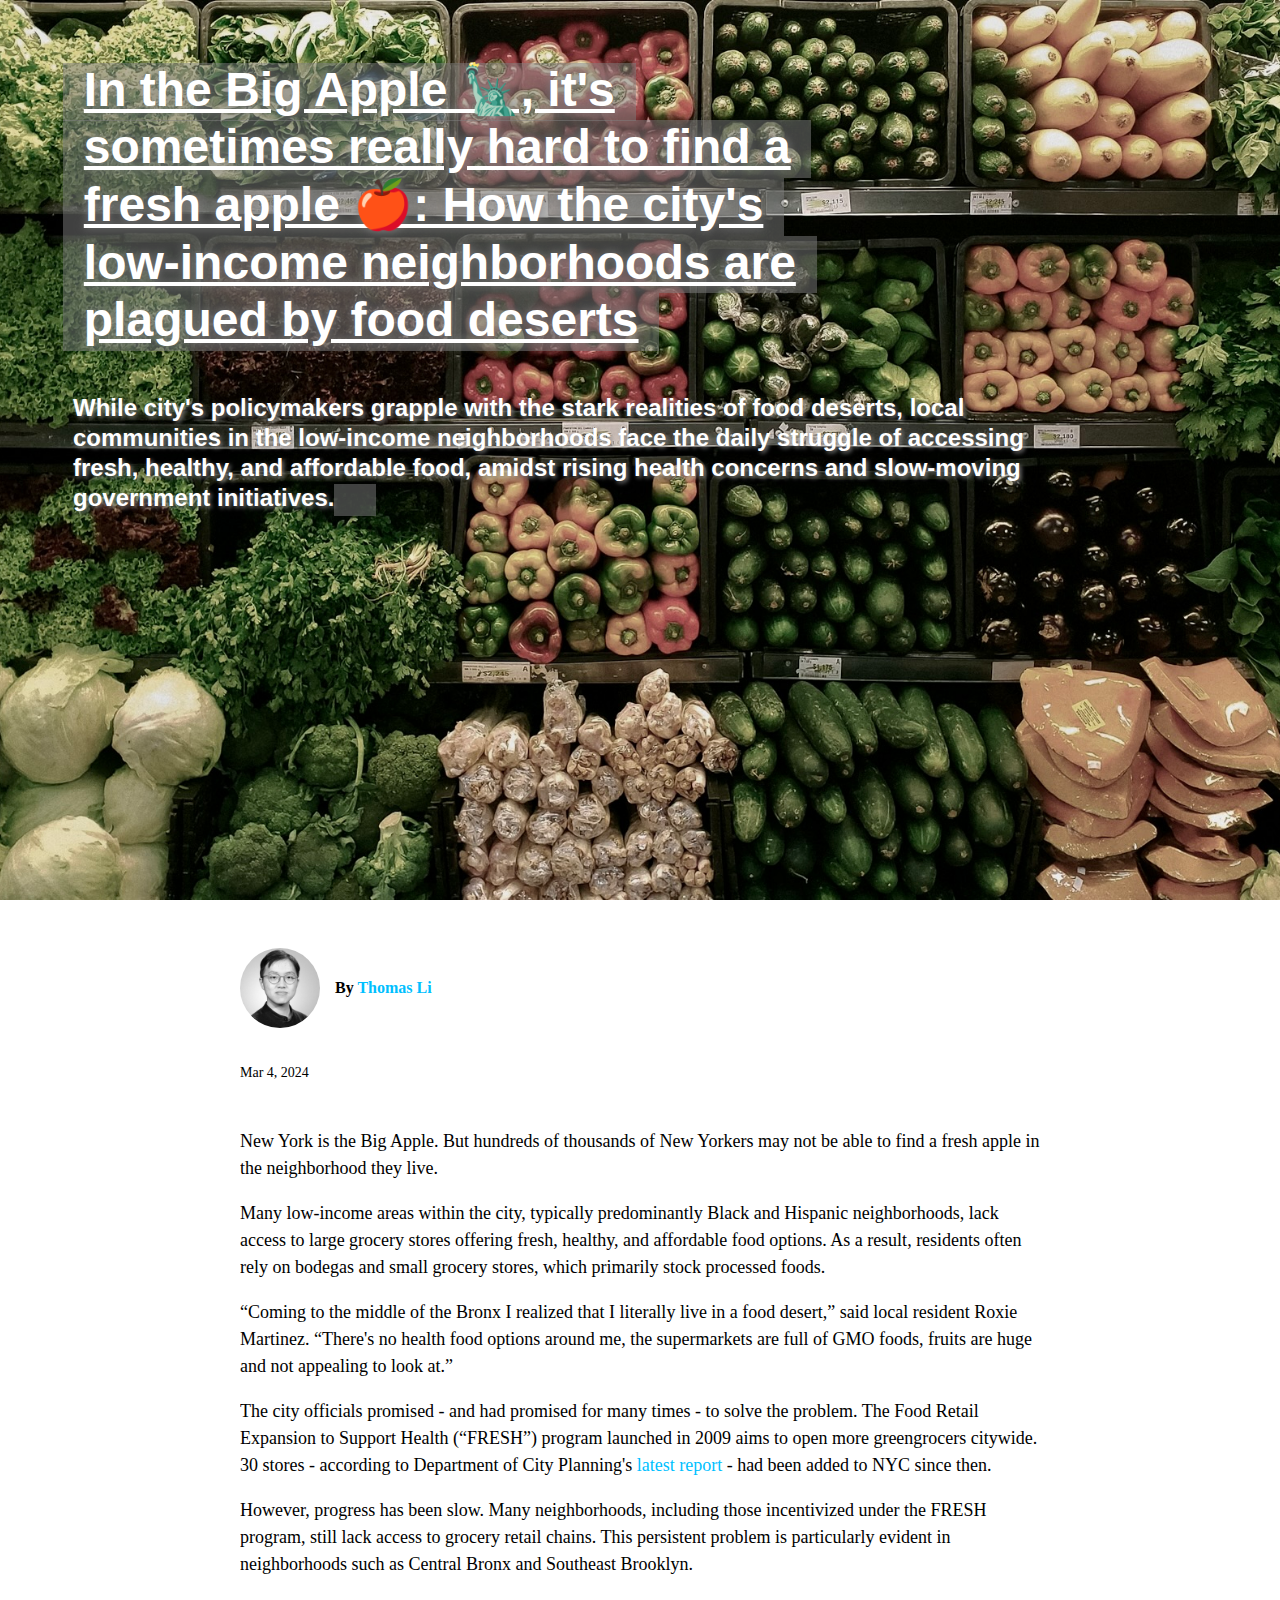
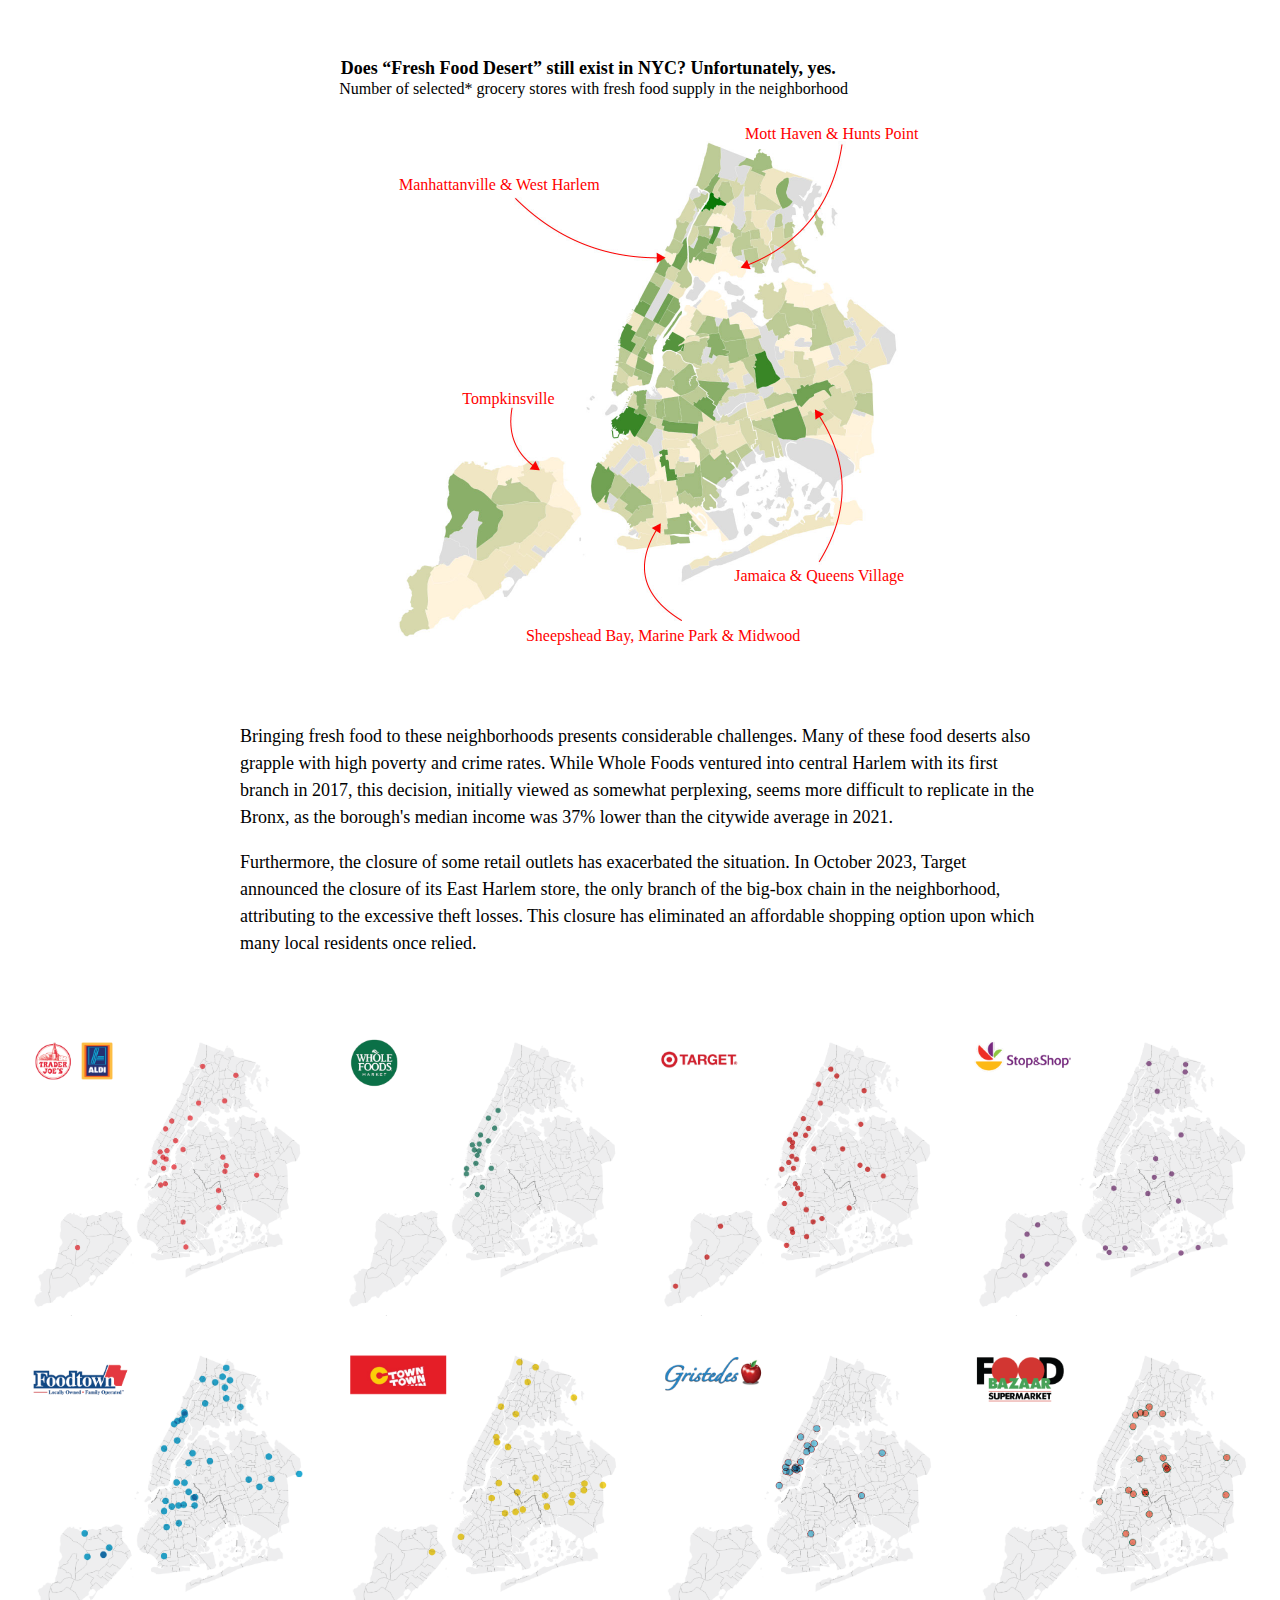
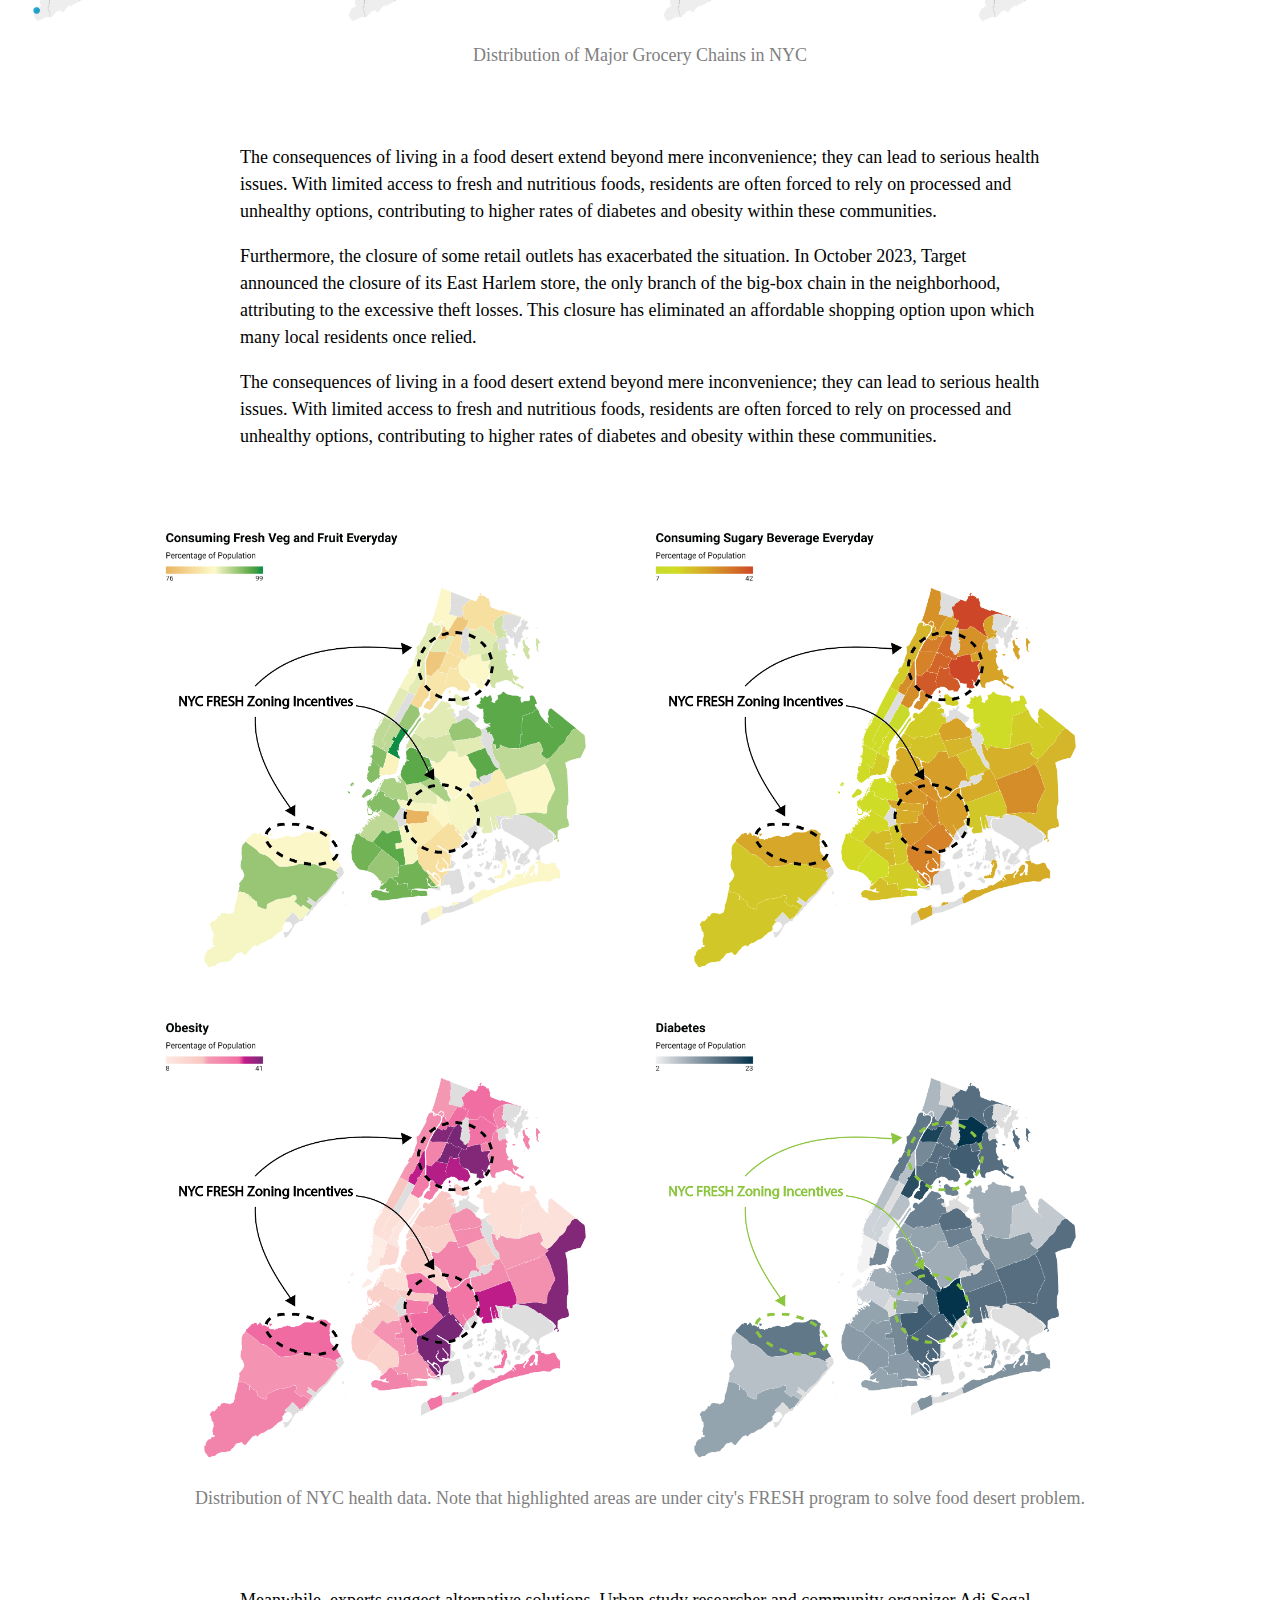
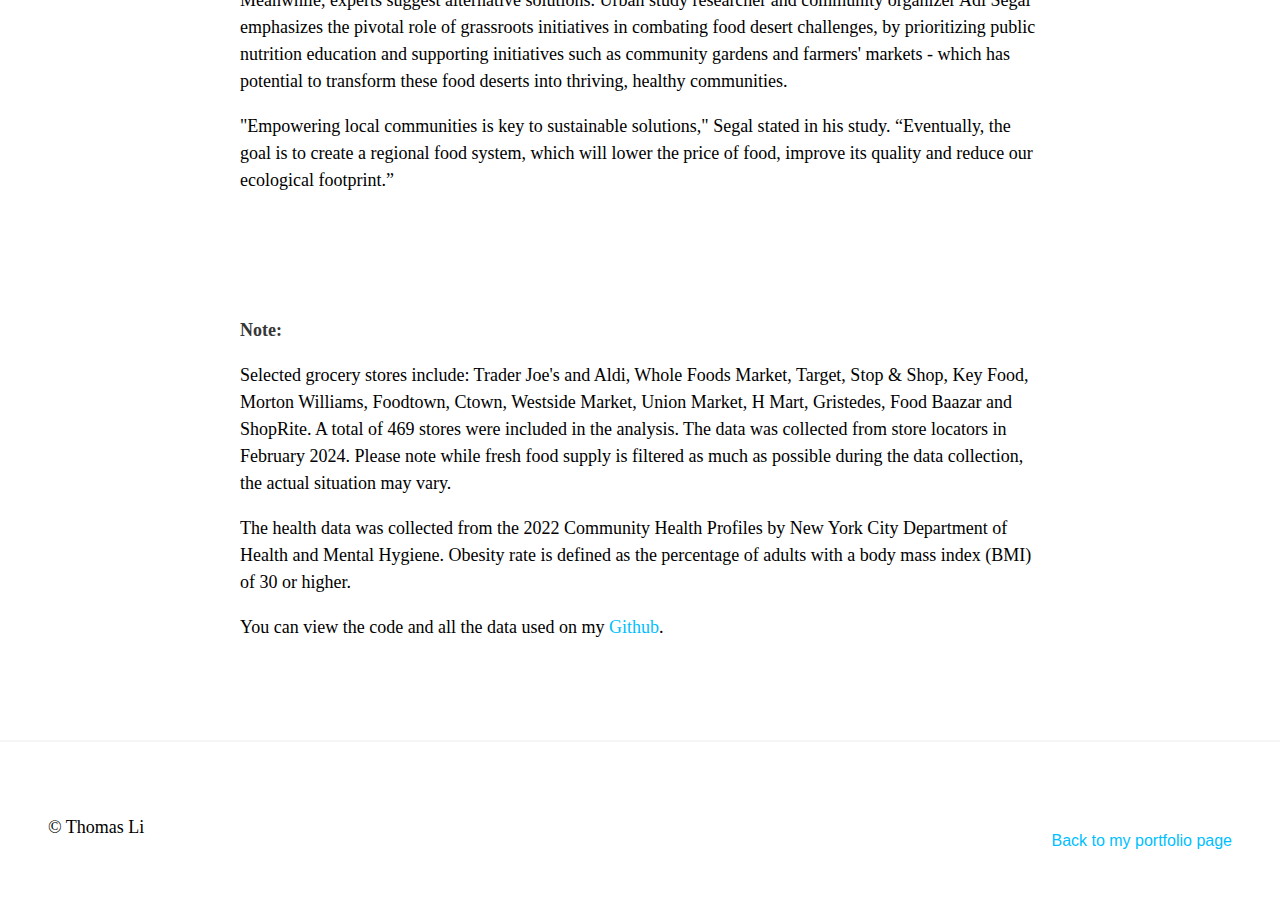
==== commit 7c61821b: "Update Viz" ====
--- a/index.html
+++ b/index.html
@@ -478,314 +478,258 @@
     </div>
   </section>
 
-  <!-- Generated by ai2html v0.120.0 - 2024-03-03 19:44 -->
-  <!-- ai file: template.ai -->
-  <style media="screen,print">
-    #g-template-box,
-    #g-template-box .g-artboard {
-      margin: 0 auto;
-    }
-
-    #g-template-box p {
-      margin: 0;
-    }
-
-    #g-template-box .g-aiAbs {
-      position: absolute;
-    }
-
-    #g-template-box .g-aiImg {
-      position: absolute;
-      top: 0;
-      display: block;
-      width: 100% !important;
-    }
-
-    #g-template-box .g-aiSymbol {
-      position: absolute;
-      box-sizing: border-box;
-    }
-
-    #g-template-box .g-aiPointText p {
-      white-space: nowrap;
-    }
-
-    #g-template-medium {
-      position: relative;
-      overflow: hidden;
-    }
-
-    #g-template-medium p {
-      font-family: Avenir;
-      font-weight: 400;
-      font-style: normal;
-      line-height: 10px;
-      height: auto;
-      opacity: 1;
-      letter-spacing: 0em;
-      font-size: 8px;
-      text-align: left;
-      color: rgb(255, 0, 0);
-      text-transform: none;
-      padding-bottom: 0;
-      padding-top: 0;
-      mix-blend-mode: normal;
-      position: static;
-    }
-
-    #g-template-medium .g-pstyle0 {
-      font-weight: 900;
-      font-style: Black;
-      line-height: 19px;
-      height: 19px;
-      font-size: 16px;
-      color: rgb(0, 0, 0);
-    }
-
-    #g-template-medium .g-pstyle1 {
-      font-weight: 300;
-      font-style: Light;
-      line-height: 11px;
-      height: 11px;
-      font-size: 10px;
-      color: rgb(0, 0, 0);
-    }
-
-    #g-template-medium .g-pstyle2 {
-      font-style: Roman;
-      height: 10px;
-    }
-
-    #g-template-laptop {
-      position: relative;
-      overflow: hidden;
-    }
-
-    #g-template-laptop p {
-      font-family: Avenir;
-      font-weight: 400;
-      font-style: normal;
-      line-height: 8px;
-      height: auto;
-      opacity: 1;
-      letter-spacing: 0em;
-      font-size: 6px;
-      text-align: left;
-      color: rgb(255, 0, 0);
-      text-transform: none;
-      padding-bottom: 0;
-      padding-top: 0;
-      mix-blend-mode: normal;
-      position: static;
-    }
-
-    #g-template-laptop .g-pstyle0 {
-      font-weight: 900;
-      font-style: Black;
-      line-height: 16px;
-      height: 16px;
-      font-size: 13px;
-      color: rgb(0, 0, 0);
-    }
-
-    #g-template-laptop .g-pstyle1 {
-      font-weight: 300;
-      font-style: Light;
-      line-height: 9px;
-      height: 9px;
-      font-size: 8px;
-      color: rgb(0, 0, 0);
-    }
-
-    #g-template-laptop .g-pstyle2 {
-      font-style: Roman;
-      height: 8px;
-    }
-
-    #g-template-mobile {
-      position: relative;
-      overflow: hidden;
-    }
-
-    #g-template-mobile p {
-      font-family: Avenir;
-      font-weight: 400;
-      font-style: normal;
-      line-height: 8px;
-      height: auto;
-      opacity: 1;
-      letter-spacing: 0em;
-      font-size: 6px;
-      text-align: left;
-      color: rgb(255, 0, 0);
-      text-transform: none;
-      padding-bottom: 0;
-      padding-top: 0;
-      mix-blend-mode: normal;
-      position: static;
-    }
-
-    #g-template-mobile .g-pstyle0 {
-      font-weight: 900;
-      font-style: Black;
-      line-height: 19px;
-      height: 19px;
-      font-size: 16px;
-      color: rgb(0, 0, 0);
-    }
-
-    #g-template-mobile .g-pstyle1 {
-      font-weight: 300;
-      font-style: Light;
-      line-height: 12px;
-      height: 12px;
-      font-size: 10px;
-      color: rgb(0, 0, 0);
-    }
-
-    #g-template-mobile .g-pstyle2 {
-      font-style: Roman;
-      height: 8px;
-    }
-
-    #g-template-mobile .g-pstyle3 {
-      font-weight: 800;
-      font-style: Heavy;
-      line-height: 12px;
-      height: 12px;
-      font-size: 10px;
-      color: rgb(153, 153, 153);
-    }
-  </style>
-
-  <div id="g-template-box" class="ai2html">
-
-    <!-- Artboard: medium -->
-    <div id="g-template-medium" class="g-artboard" style="width:620px; height:425px;" data-aspect-ratio="1.459"
-      data-min-width="620">
-      <div style=""></div>
-      <img id="g-template-medium-img" class="g-template-medium-img g-aiImg" alt="" src="template-medium.jpg" />
-      <div id="g-ai0-1" class="g-ai2html-settings g-aiAbs g-aiPointText"
-        style="top:4.2325%;margin-top:-12px;left:1.734%;width:509px;">
-        <p class="g-pstyle0">Does &ldquo;Fresh Food Desert&rdquo; still exist in NYC? Unfortunately, yes.</p>
-      </div>
-      <div id="g-ai0-2" class="g-ai2html-settings g-aiAbs g-aiPointText"
-        style="top:7.4751%;margin-top:-5.8px;left:1.9725%;width:359px;">
-        <p class="g-pstyle1">Number of selected* grocery stores with fresh food supply in the neighborhood</p>
-      </div>
-      <div id="g-ai0-3" class="g-ai2html-settings g-aiAbs g-aiPointText"
-        style="top:20.943%;margin-top:-6px;left:26.6159%;width:139px;">
-        <p class="g-pstyle2">Manhattanville and West Harlem</p>
-      </div>
-      <div id="g-ai0-4" class="g-ai2html-settings g-aiAbs g-aiPointText"
-        style="top:32.2371%;margin-top:-6px;left:65.0185%;width:117px;">
-        <p class="g-pstyle2">Mott Haven & Hunts Point</p>
-      </div>
-      <div id="g-ai0-5" class="g-ai2html-settings g-aiAbs g-aiPointText"
-        style="top:44.2371%;margin-top:-6px;left:32.6177%;width:70px;">
-        <p class="g-pstyle2">Hell&rsquo;s Kitchen</p>
-      </div>
-      <div id="g-ai0-6" class="g-ai2html-settings g-aiAbs g-aiPointText"
-        style="top:53.4136%;margin-top:-6px;left:76.1768%;width:123px;">
-        <p class="g-pstyle2">Jamaica and Queens Village</p>
-      </div>
-      <div id="g-ai0-7" class="g-ai2html-settings g-aiAbs g-aiPointText"
-        style="top:62.3548%;margin-top:-6px;left:27.4774%;width:70px;">
-        <p class="g-pstyle2">Tompkinsville</p>
-      </div>
-      <div id="g-ai0-8" class="g-ai2html-settings g-aiAbs g-aiPointText"
-        style="top:89.8842%;margin-top:-6px;left:56.2715%;width:180px;">
-        <p class="g-pstyle2">Sheepshead Bay, Marine Park and Midwood</p>
-      </div>
-    </div>
-
-    <!-- Artboard: laptop -->
-    <div id="g-template-laptop" class="g-artboard" style="width:490px; height:350px;" data-aspect-ratio="1.4"
-      data-min-width="490" data-max-width="619">
-      <div style=""></div>
-      <img id="g-template-laptop-img" class="g-template-laptop-img g-aiImg" alt="" src="template-laptop.jpg" />
-      <div id="g-ai1-1" class="g-ai2html-settings g-aiAbs g-aiPointText"
-        style="top:5.166%;margin-top:-10.1px;left:1.9834%;width:421px;">
-        <p class="g-pstyle0">Does &ldquo;Fresh Food Desert&rdquo; still exist in NYC? Unfortunately, yes.</p>
-      </div>
-      <div id="g-ai1-2" class="g-ai2html-settings g-aiAbs g-aiPointText"
-        style="top:8.2317%;margin-top:-4.8px;left:2.2305%;width:298px;">
-        <p class="g-pstyle1">Number of selected* grocery stores with fresh food supply in the neighborhood</p>
-      </div>
-      <div id="g-ai1-3" class="g-ai2html-settings g-aiAbs g-aiPointText"
-        style="top:21.7098%;margin-top:-5px;left:26.4997%;width:115px;">
-        <p class="g-pstyle2">Manhattanville and West Harlem</p>
-      </div>
-      <div id="g-ai1-4" class="g-ai2html-settings g-aiAbs g-aiPointText"
-        style="top:32.567%;margin-top:-5px;left:65.159%;width:97px;">
-        <p class="g-pstyle2">Mott Haven & Hunts Point</p>
-      </div>
-      <div id="g-ai1-5" class="g-ai2html-settings g-aiAbs g-aiPointText"
-        style="top:44.2813%;margin-top:-5px;left:32.5417%;width:60px;">
-        <p class="g-pstyle2">Hell&rsquo;s Kitchen</p>
-      </div>
-      <div id="g-ai1-6" class="g-ai2html-settings g-aiAbs g-aiPointText"
-        style="top:53.1384%;margin-top:-5px;left:76.3919%;width:102px;">
-        <p class="g-pstyle2">Jamaica and Queens Village</p>
-      </div>
-      <div id="g-ai1-7" class="g-ai2html-settings g-aiAbs g-aiPointText"
-        style="top:61.7098%;margin-top:-5px;left:27.3671%;width:60px;">
-        <p class="g-pstyle2">Tompkinsville</p>
-      </div>
-      <div id="g-ai1-8" class="g-ai2html-settings g-aiAbs g-aiPointText"
-        style="top:88.2813%;margin-top:-5px;left:56.3534%;width:148px;">
-        <p class="g-pstyle2">Sheepshead Bay, Marine Park and Midwood</p>
-      </div>
-    </div>
-
-    <!-- Artboard: mobile -->
-    <div id="g-template-mobile" class="g-artboard" style="max-width: 375px;max-height: 471px" data-aspect-ratio="0.797"
-      data-min-width="0" data-max-width="489">
-      <div style="padding: 0 0 125.5467% 0;"></div>
-      <img id="g-template-mobile-img" class="g-template-mobile-img g-aiImg" alt="" src="template-mobile.jpg" />
-      <div id="g-ai2-1" class="g-ai2html-settings g-aiAbs g-aiPointText"
-        style="top:6.4971%;margin-top:-21.6px;left:3.1182%;width:366px;">
-        <p class="g-pstyle0">Does &ldquo;Fresh Food Desert&rdquo; still exist in NYC? </p>
-        <p class="g-pstyle0">Unfortunately, yes.</p>
-      </div>
-      <div id="g-ai2-2" class="g-ai2html-settings g-aiAbs g-aiPointText"
-        style="top:11.7927%;margin-top:-6.5px;left:3.1745%;width:375px;">
-        <p class="g-pstyle1">Number of selected* grocery stores with fresh food supply in the neighborhood</p>
-      </div>
-      <div id="g-ai2-3" class="g-ai2html-settings g-aiAbs g-aiPointText"
-        style="top:23.1488%;margin-top:-5px;left:4.382%;width:60px;">
-        <p class="g-pstyle2">Tompkinsville</p>
-      </div>
-      <div id="g-ai2-4" class="g-ai2html-settings g-aiAbs g-aiPointText"
-        style="top:32.2437%;margin-top:-8.8px;left:34.4667%;width:69px;">
-        <p class="g-pstyle2">Manhattanvile &</p>
-        <p class="g-pstyle2">West Harlem</p>
-      </div>
-      <div id="g-ai2-5" class="g-ai2html-settings g-aiAbs g-aiPointText"
-        style="top:40.3535%;margin-top:-5px;left:76.3589%;width:97px;">
-        <p class="g-pstyle2">Mott Haven & Hunts Point</p>
-      </div>
-      <div id="g-ai2-6" class="g-ai2html-settings g-aiAbs g-aiPointText"
-        style="top:48.3092%;margin-top:-7.4px;left:15.3404%;width:83px;">
-        <p class="g-pstyle3">Staten Island</p>
-      </div>
-      <div id="g-ai2-7" class="g-ai2html-settings g-aiAbs g-aiPointText"
-        style="top:57.9831%;margin-top:-5px;left:23.8982%;width:60px;">
-        <p class="g-pstyle2">Hell&rsquo;s Kitchen</p>
-      </div>
-      <div id="g-ai2-8" class="g-ai2html-settings g-aiAbs g-aiPointText"
-        style="top:90.0562%;margin-top:-5px;left:76.5372%;width:102px;">
-        <p class="g-pstyle2">Jamaica and Queens Village</p>
-      </div>
-      <div id="g-ai2-9" class="g-ai2html-settings g-aiAbs g-aiPointText"
-        style="top:96.6407%;margin-top:-5px;left:6.7659%;width:148px;">
-        <p class="g-pstyle2">Sheepshead Bay, Marine Park and Midwood</p>
-      </div>
-    </div>
-
-  </div>
-
-  <!-- End ai2html - 2024-03-03 19:44 -->
+<!-- Generated by ai2html v0.120.0 - 2024-03-04 14:59 -->
+<!-- ai file: template.ai -->
+<style media="screen,print">
+	#g-template-box ,
+	#g-template-box .g-artboard {
+		margin:0 auto;
+	}
+	#g-template-box p {
+		margin:0;
+	}
+	#g-template-box .g-aiAbs {
+		position:absolute;
+	}
+	#g-template-box .g-aiImg {
+		position:absolute;
+		top:0;
+		display:block;
+		width:100% !important;
+	}
+	#g-template-box .g-aiSymbol {
+		position: absolute;
+		box-sizing: border-box;
+	}
+	#g-template-box .g-aiPointText p { white-space: nowrap; }
+	#g-template-medium {
+		position:relative;
+		overflow:hidden;
+	}
+	#g-template-medium p {
+		font-family:Avenir;
+		font-weight:400;
+		font-style:normal;
+		line-height:19px;
+		height:auto;
+		opacity:1;
+		letter-spacing:0em;
+		font-size:16px;
+		text-align:left;
+		color:rgb(255,0,0);
+		text-transform:none;
+		padding-bottom:0;
+		padding-top:0;
+		mix-blend-mode:normal;
+		position:static;
+	}
+	#g-template-medium .g-pstyle0 {
+		font-weight:900;
+		font-style:Black;
+		line-height:22px;
+		height:22px;
+		font-size:18px;
+		color:rgb(0,0,0);
+	}
+	#g-template-medium .g-pstyle1 {
+		font-weight:300;
+		font-style:Light;
+		height:19px;
+		color:rgb(0,0,0);
+	}
+	#g-template-medium .g-pstyle2 {
+		font-style:Roman;
+		height:19px;
+	}
+	#g-template-laptop {
+		position:relative;
+		overflow:hidden;
+	}
+	#g-template-laptop p {
+		font-family:Avenir;
+		font-weight:400;
+		font-style:normal;
+		line-height:17px;
+		height:auto;
+		opacity:1;
+		letter-spacing:0em;
+		font-size:14px;
+		text-align:left;
+		color:rgb(255,0,0);
+		text-transform:none;
+		padding-bottom:0;
+		padding-top:0;
+		mix-blend-mode:normal;
+		position:static;
+	}
+	#g-template-laptop .g-pstyle0 {
+		font-weight:900;
+		font-style:Black;
+		line-height:22px;
+		height:22px;
+		font-size:18px;
+		color:rgb(0,0,0);
+	}
+	#g-template-laptop .g-pstyle1 {
+		font-weight:300;
+		font-style:Light;
+		line-height:14px;
+		height:14px;
+		font-size:12px;
+		color:rgb(0,0,0);
+	}
+	#g-template-laptop .g-pstyle2 {
+		font-style:Roman;
+		height:17px;
+	}
+	#g-template-mobile {
+		position:relative;
+		overflow:hidden;
+	}
+	#g-template-mobile p {
+		font-family:Avenir;
+		font-weight:400;
+		font-style:normal;
+		line-height:14px;
+		height:auto;
+		opacity:1;
+		letter-spacing:0em;
+		font-size:12px;
+		text-align:left;
+		color:rgb(255,0,0);
+		text-transform:none;
+		padding-bottom:0;
+		padding-top:0;
+		mix-blend-mode:normal;
+		position:static;
+	}
+	#g-template-mobile .g-pstyle0 {
+		font-weight:900;
+		font-style:Black;
+		line-height:19px;
+		height:19px;
+		font-size:16px;
+		color:rgb(0,0,0);
+	}
+	#g-template-mobile .g-pstyle1 {
+		font-weight:300;
+		font-style:Light;
+		line-height:12px;
+		height:12px;
+		font-size:10px;
+		color:rgb(0,0,0);
+	}
+	#g-template-mobile .g-pstyle2 {
+		font-style:Roman;
+		height:14px;
+	}
+	#g-template-mobile .g-pstyle3 {
+		font-weight:800;
+		font-style:Heavy;
+		line-height:12px;
+		height:12px;
+		font-size:10px;
+		color:rgb(153,153,153);
+	}
+
+</style>
+
+<div id="g-template-box" class="ai2html">
+
+	<!-- Artboard: medium -->
+	<div id="g-template-medium" class="g-artboard" style="width:620px; height:622px;" data-aspect-ratio="0.997" data-min-width="620">
+<div style=""></div>
+		<img id="g-template-medium-img" class="g-template-medium-img g-aiImg" alt="" src="template-medium.jpg"/>
+		<div id="g-ai0-1" class="g-ai2html-settings g-aiAbs g-aiPointText" style="top:2.8615%;margin-top:-13.8px;left:1.734%;width:570px;">
+			<p class="g-pstyle0">Does &ldquo;Fresh Food Desert&rdquo; still exist in NYC? Unfortunately, yes.</p>
+		</div>
+		<div id="g-ai0-2" class="g-ai2html-settings g-aiAbs g-aiPointText" style="top:5.8412%;margin-top:-10.3px;left:1.4886%;width:586px;">
+			<p class="g-pstyle1">Number of selected* grocery stores with fresh food supply in the neighborhood</p>
+		</div>
+		<div id="g-ai0-3" class="g-ai2html-settings g-aiAbs g-aiPointText" style="top:13.2663%;margin-top:-11.5px;left:66.954%;width:211px;">
+			<p class="g-pstyle2">Mott Haven & Hunts Point</p>
+		</div>
+		<div id="g-ai0-4" class="g-ai2html-settings g-aiAbs g-aiPointText" style="top:21.4656%;margin-top:-11.5px;left:11.132%;width:240px;">
+			<p class="g-pstyle2">Manhattanville & West Harlem</p>
+		</div>
+		<div id="g-ai0-5" class="g-ai2html-settings g-aiAbs g-aiPointText" style="top:55.8708%;margin-top:-11.5px;left:21.3484%;width:118px;">
+			<p class="g-pstyle2">Tompkinsville</p>
+		</div>
+		<div id="g-ai0-6" class="g-ai2html-settings g-aiAbs g-aiPointText" style="top:84.3273%;margin-top:-11.5px;left:65.209%;width:208px;">
+			<p class="g-pstyle2">Jamaica & Queens Village</p>
+		</div>
+		<div id="g-ai0-7" class="g-ai2html-settings g-aiAbs g-aiPointText" style="top:93.9737%;margin-top:-11.5px;left:31.5941%;width:323px;">
+			<p class="g-pstyle2">Sheepshead Bay, Marine Park & Midwood</p>
+		</div>
+	</div>
+
+	<!-- Artboard: laptop -->
+	<div id="g-template-laptop" class="g-artboard" style="width:490px; height:490px;" data-aspect-ratio="1" data-min-width="490" data-max-width="619">
+<div style=""></div>
+		<img id="g-template-laptop-img" class="g-template-laptop-img g-aiImg" alt="" src="template-laptop.jpg"/>
+		<div id="g-ai1-1" class="g-ai2html-settings g-aiAbs g-aiPointText" style="top:6.4487%;margin-top:-24.6px;left:1.7793%;width:409px;">
+			<p class="g-pstyle0">Does &ldquo;Fresh Food Desert&rdquo; still exist in NYC? </p>
+			<p class="g-pstyle0">Unfortunately, yes.</p>
+		</div>
+		<div id="g-ai1-2" class="g-ai2html-settings g-aiAbs g-aiPointText" style="top:12.5763%;margin-top:-7.6px;left:2.0265%;width:445px;">
+			<p class="g-pstyle1">Number of selected* grocery stores with fresh food supply in the neighborhood</p>
+		</div>
+		<div id="g-ai1-3" class="g-ai2html-settings g-aiAbs g-aiPointText" style="top:19.7274%;margin-top:-18.7px;left:77.8121%;width:114px;">
+			<p class="g-pstyle2">Mott Haven & </p>
+			<p class="g-pstyle2">Hunts Point</p>
+		</div>
+		<div id="g-ai1-4" class="g-ai2html-settings g-aiAbs g-aiPointText" style="top:24.3396%;margin-top:-10.3px;left:13.8467%;width:213px;">
+			<p class="g-pstyle2">Manhattanville & West Harlem</p>
+		</div>
+		<div id="g-ai1-5" class="g-ai2html-settings g-aiAbs g-aiPointText" style="top:57.1968%;margin-top:-10.3px;left:17.5711%;width:106px;">
+			<p class="g-pstyle2">Tompkinsville</p>
+		</div>
+		<div id="g-ai1-6" class="g-ai2html-settings g-aiAbs g-aiPointText" style="top:88.2172%;margin-top:-10.3px;left:62.3103%;width:199px;">
+			<p class="g-pstyle2">Jamaica and Queens Village</p>
+		</div>
+		<div id="g-ai1-7" class="g-ai2html-settings g-aiAbs g-aiPointText" style="top:95.7682%;margin-top:-10.3px;left:23.7004%;width:299px;">
+			<p class="g-pstyle2">Sheepshead Bay, Marine Park and Midwood</p>
+		</div>
+	</div>
+
+	<!-- Artboard: mobile -->
+	<div id="g-template-mobile" class="g-artboard" style="max-width: 375px;max-height: 471px" data-aspect-ratio="0.797" data-min-width="0" data-max-width="489">
+<div style="padding: 0 0 125.5467% 0;"></div>
+		<img id="g-template-mobile-img" class="g-template-mobile-img g-aiImg" alt="" src="template-mobile.jpg"/>
+		<div id="g-ai2-1" class="g-ai2html-settings g-aiAbs g-aiPointText" style="top:6.4971%;margin-top:-21.6px;left:3.1182%;width:366px;">
+			<p class="g-pstyle0">Does &ldquo;Fresh Food Desert&rdquo; still exist in NYC? </p>
+			<p class="g-pstyle0">Unfortunately, yes.</p>
+		</div>
+		<div id="g-ai2-2" class="g-ai2html-settings g-aiAbs g-aiPointText" style="top:12.2175%;margin-top:-6.5px;left:3.4411%;width:375px;">
+			<p class="g-pstyle1">Number of selected* grocery stores with fresh food supply in the neighborhood</p>
+		</div>
+		<div id="g-ai2-3" class="g-ai2html-settings g-aiAbs g-aiPointText" style="top:22.8786%;margin-top:-15.7px;left:77.4255%;width:101px;">
+			<p class="g-pstyle2">Mott Haven & </p>
+			<p class="g-pstyle2">Hunts Point</p>
+		</div>
+		<div id="g-ai2-4" class="g-ai2html-settings g-aiAbs g-aiPointText" style="top:22.8786%;margin-top:-15.7px;left:32.3333%;width:110px;">
+			<p class="g-pstyle2">Manhattanvile &</p>
+			<p class="g-pstyle2">West Harlem</p>
+		</div>
+		<div id="g-ai2-5" class="g-ai2html-settings g-aiAbs g-aiPointText" style="top:23.2609%;margin-top:-8.5px;left:2.782%;width:94px;">
+			<p class="g-pstyle2">Tompkinsville</p>
+		</div>
+		<div id="g-ai2-6" class="g-ai2html-settings g-aiAbs g-aiPointText" style="top:48.3092%;margin-top:-7.4px;left:15.3404%;width:83px;">
+			<p class="g-pstyle3">Staten Island</p>
+		</div>
+		<div id="g-ai2-7" class="g-ai2html-settings g-aiAbs g-aiPointText" style="top:93.1845%;margin-top:-15.7px;left:76.5372%;width:103px;">
+			<p class="g-pstyle2">Jamaica & </p>
+			<p class="g-pstyle2">Queens Village</p>
+		</div>
+		<div id="g-ai2-8" class="g-ai2html-settings g-aiAbs g-aiPointText" style="top:93.3969%;margin-top:-15.7px;left:1.9659%;width:153px;">
+			<p class="g-pstyle2">Sheepshead Bay, </p>
+			<p class="g-pstyle2">Marine Park & Midwood</p>
+		</div>
+	</div>
+
+</div>
+
+<!-- End ai2html - 2024-03-04 14:59 -->
 
   <section class="section">
     <div class="container">
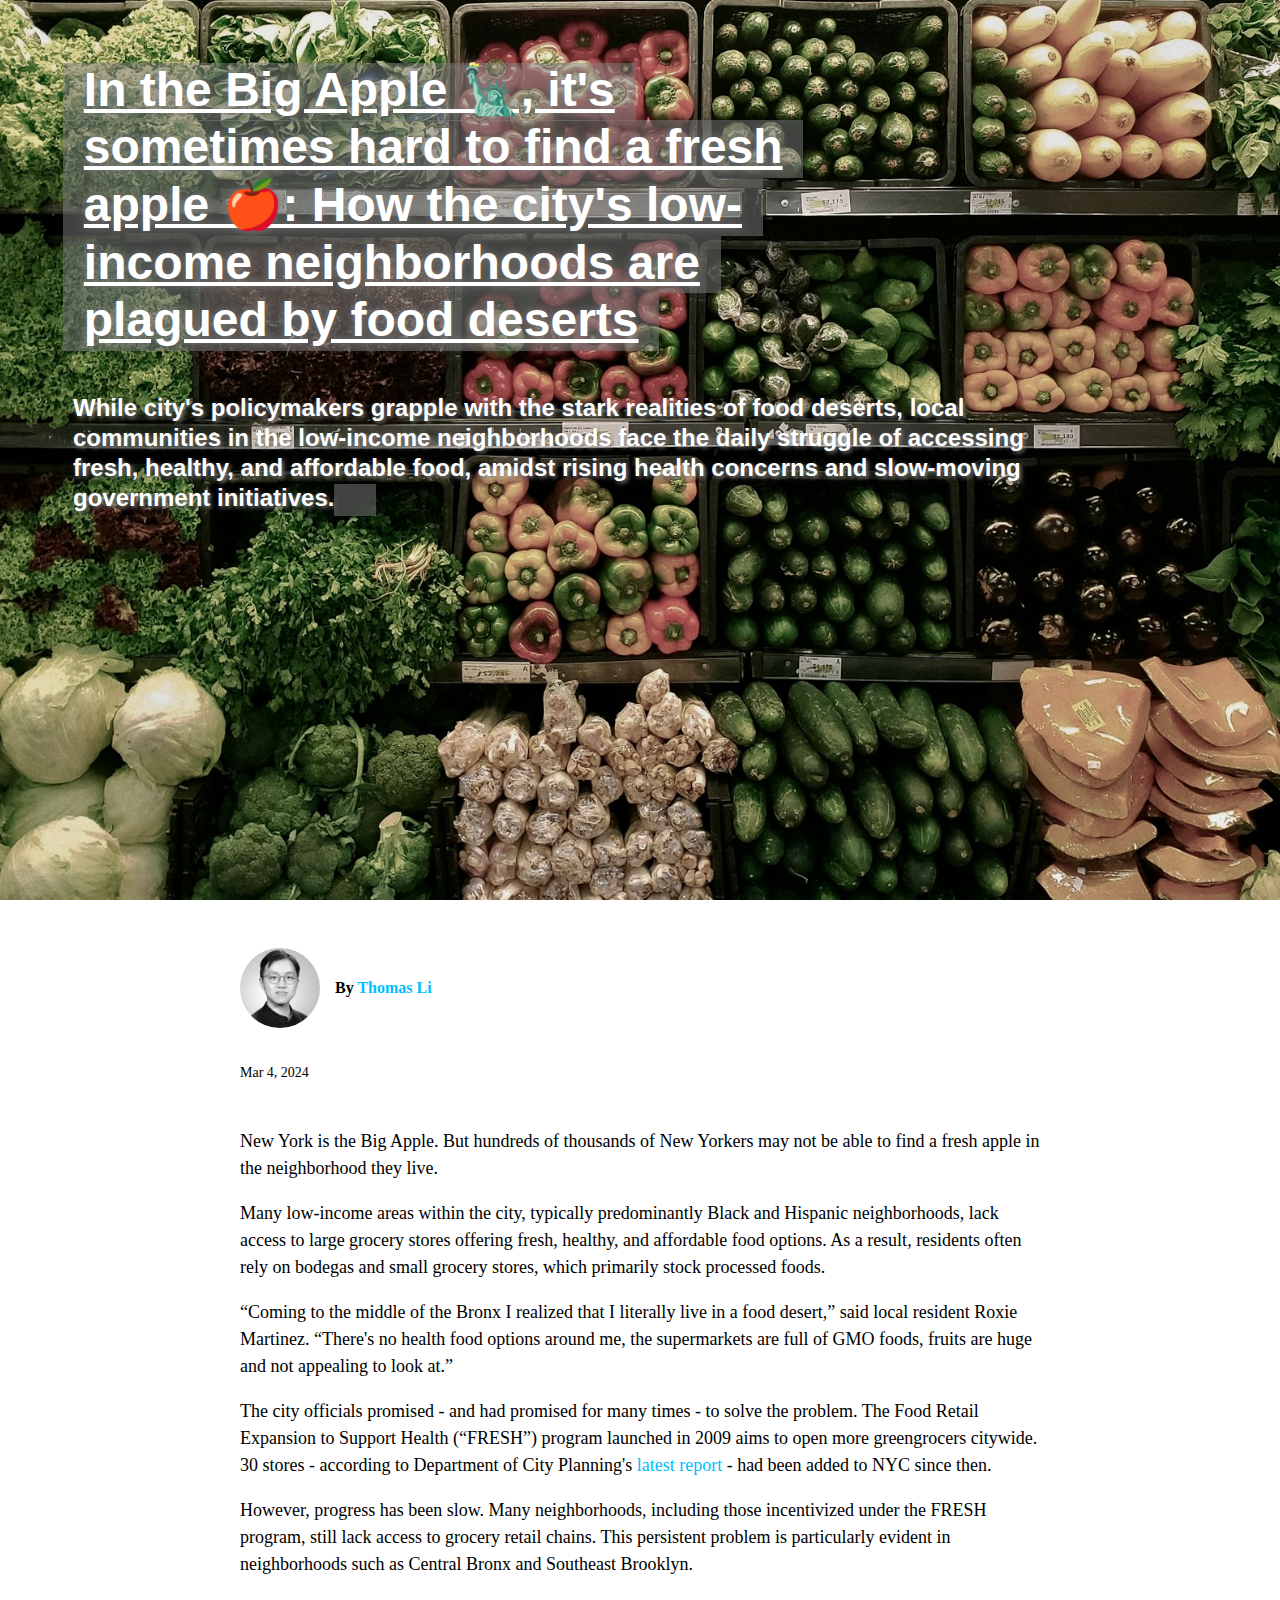
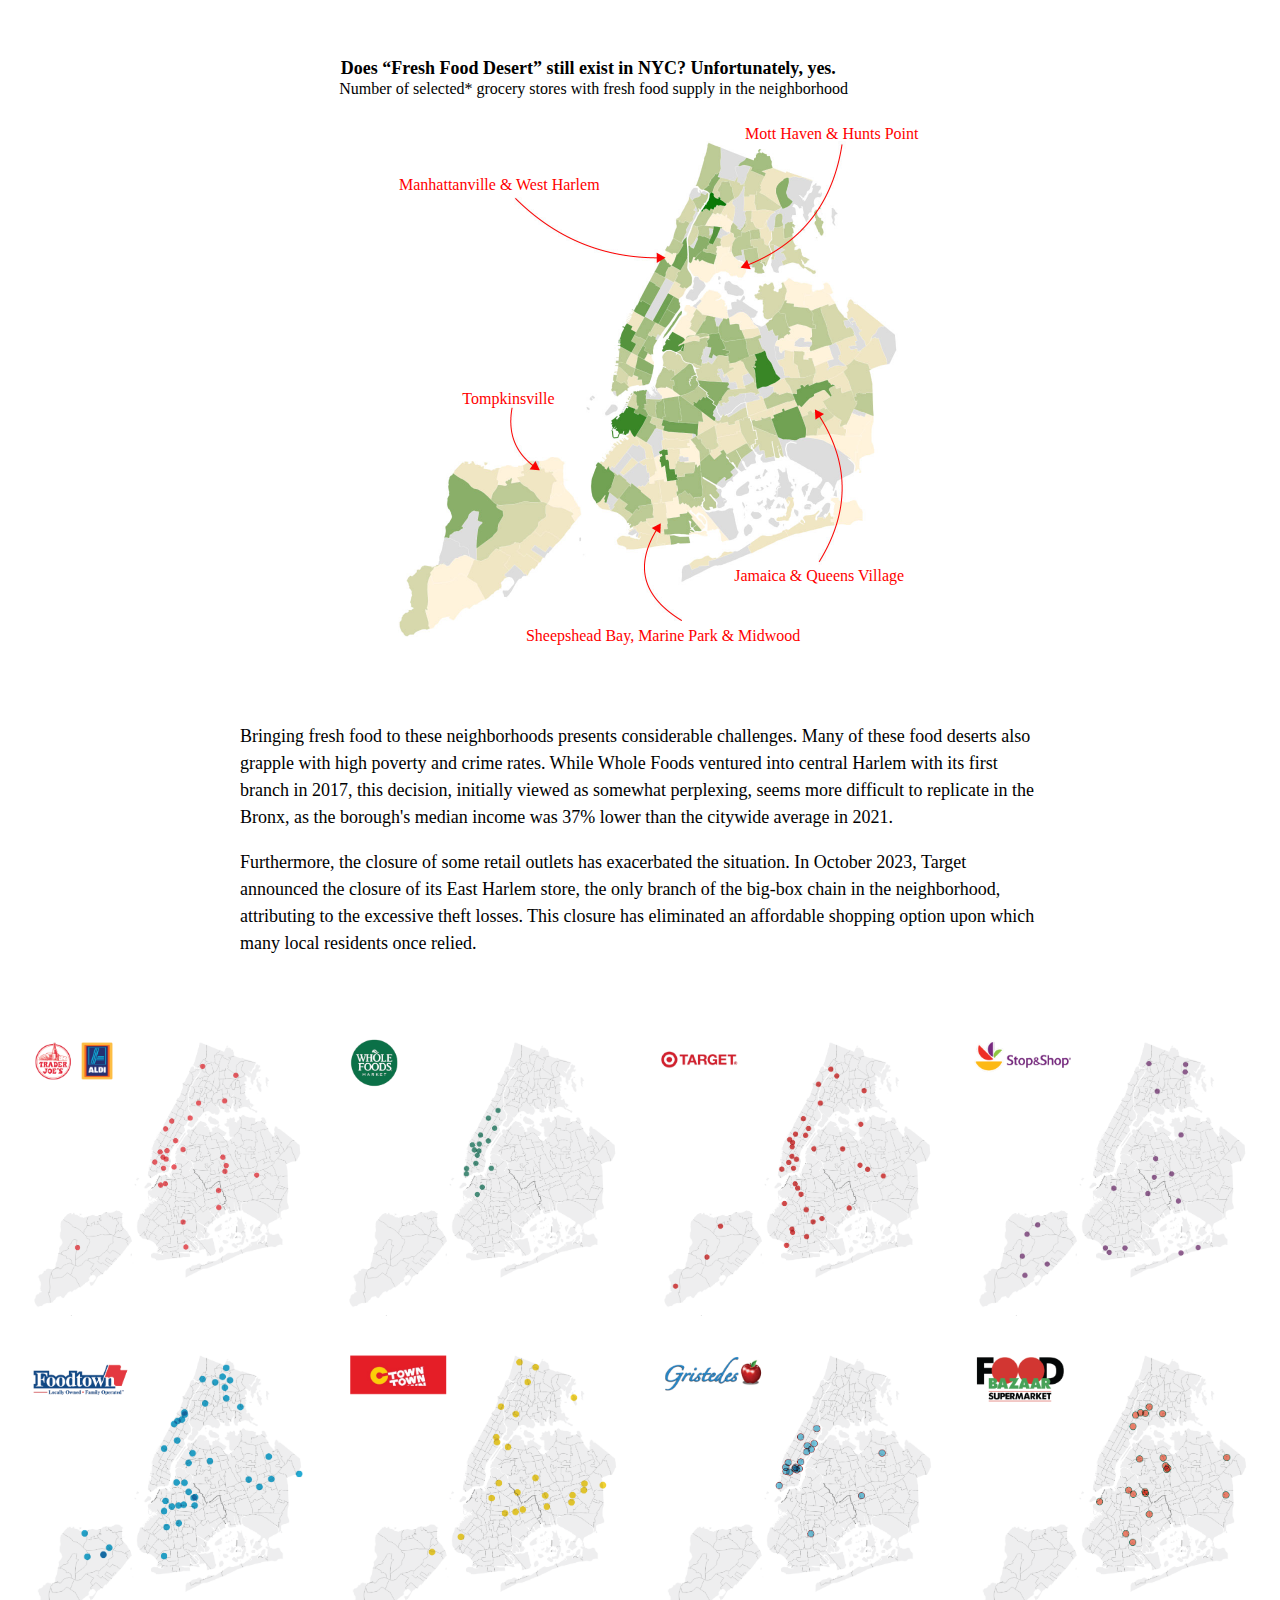
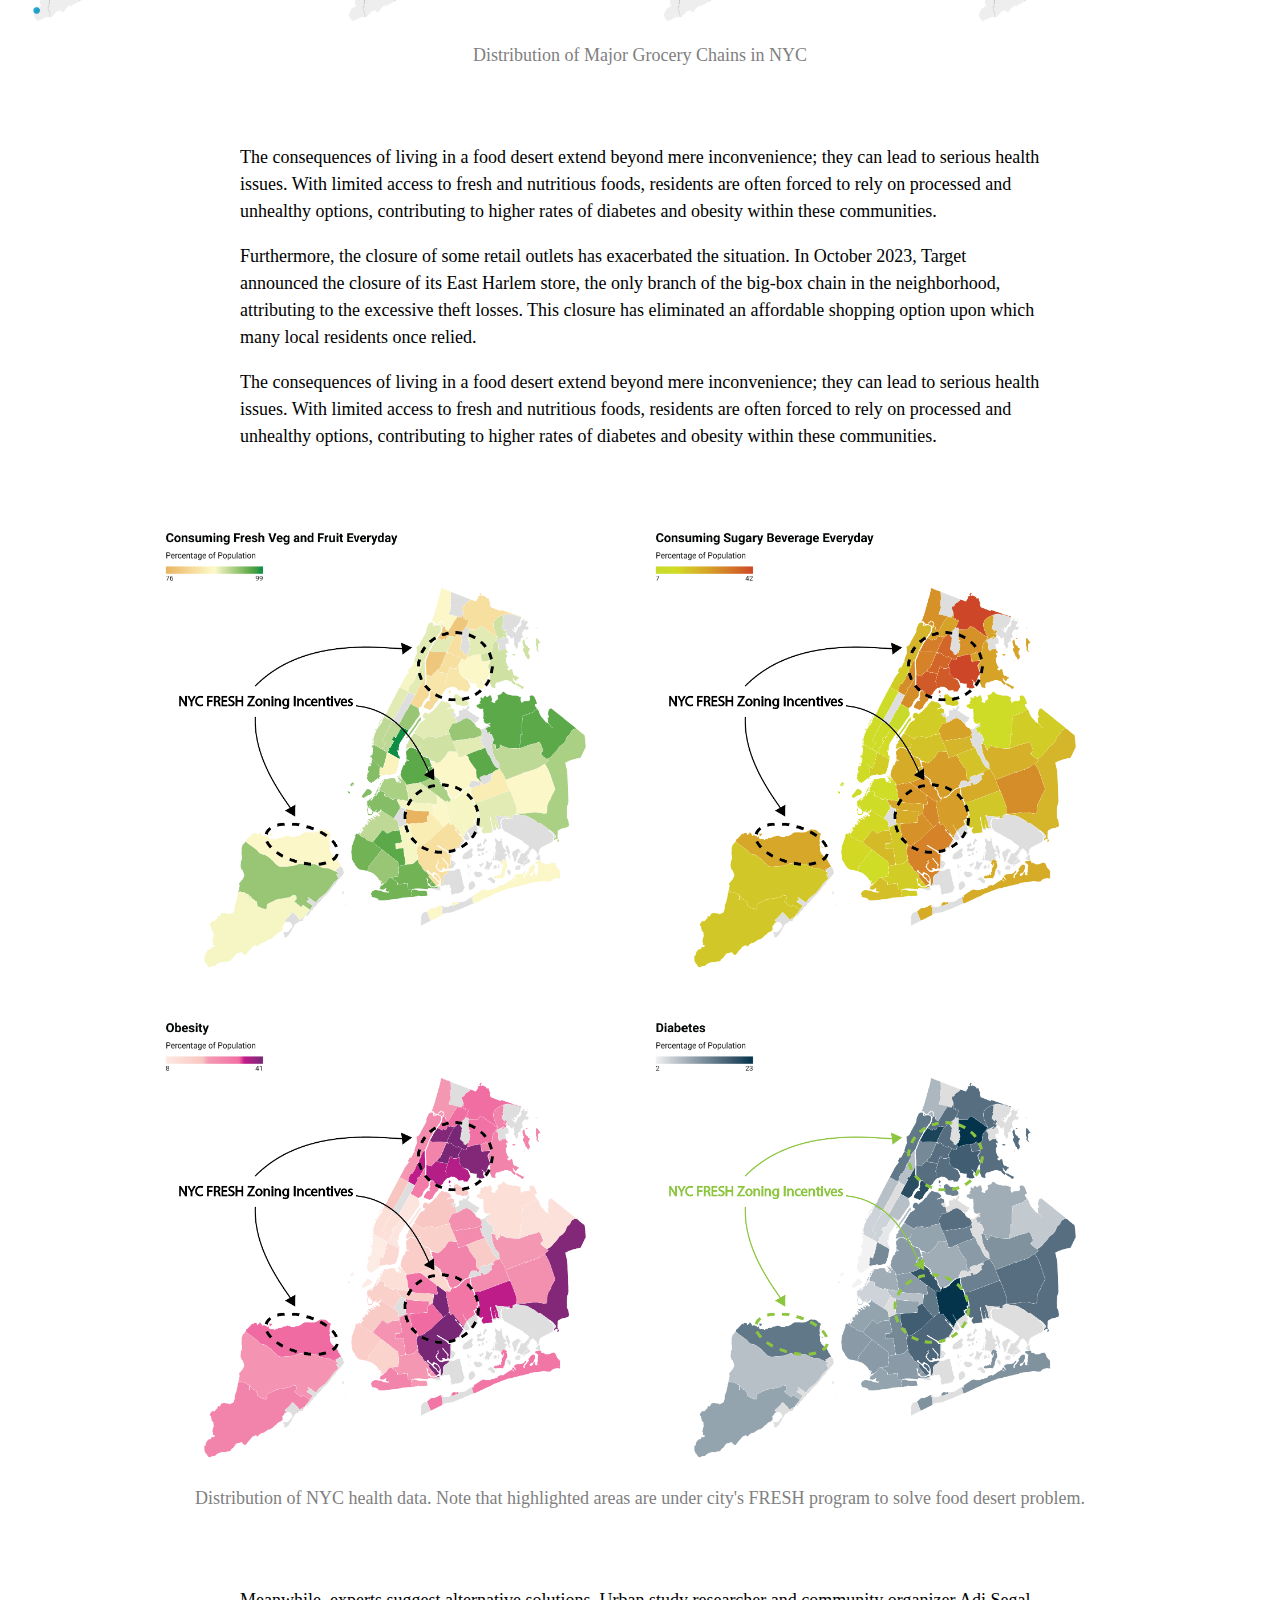
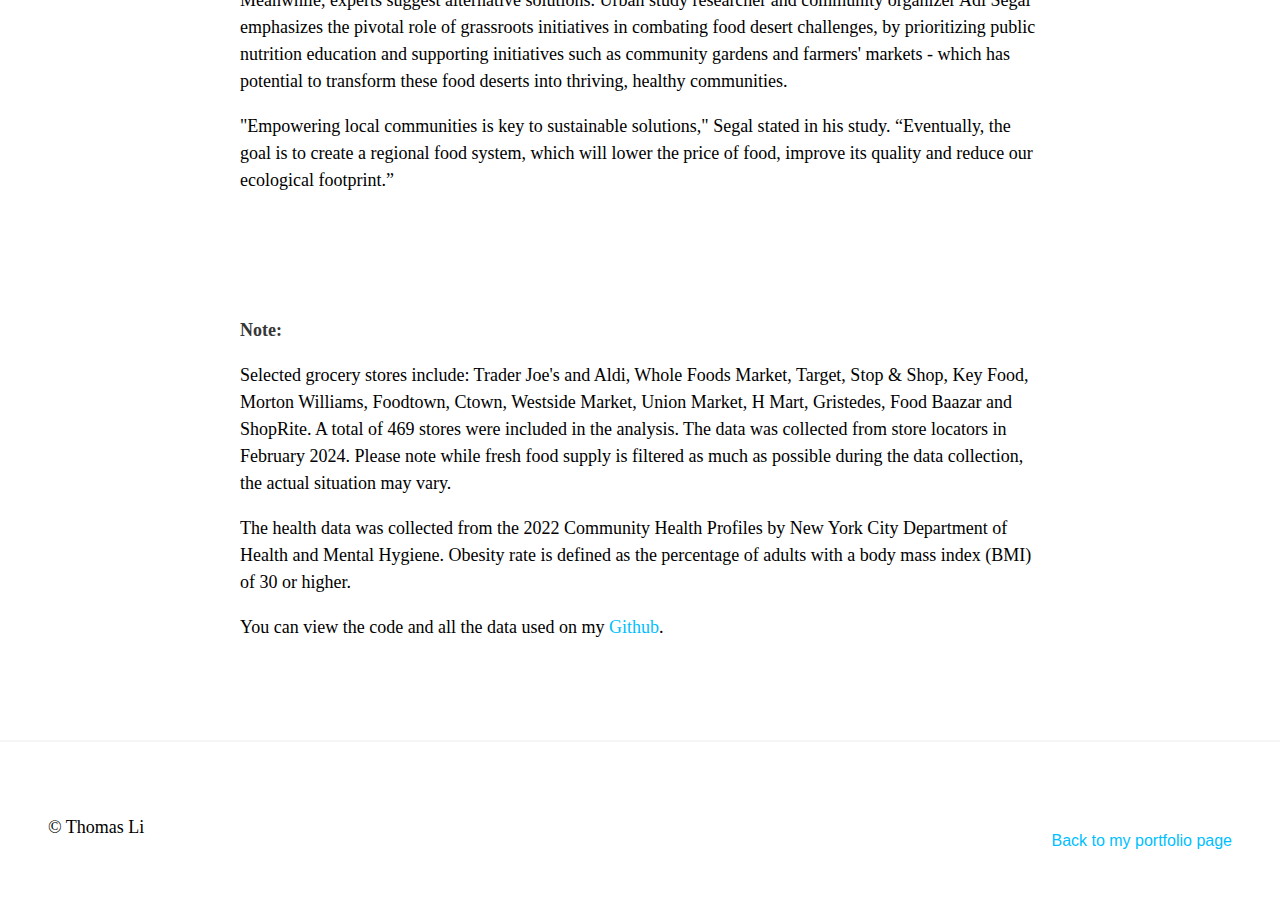
==== commit 1a08947c: "Change title" ====
--- a/index.html
+++ b/index.html
@@ -20,31 +20,6 @@
     communities in the low-income neighborhoods face the daily struggle of accessing fresh, healthy, and
     affordable food, amidst rising health concerns and slow-moving government initiatives.">
   <meta property="article:author" content="Thomas Li">
-  <script>
-    document.addEventListener("DOMContentLoaded", function () {
-      if (window.innerWidth <= 650) {
-        const visualizations = document.querySelectorAll('.visualization');
-        let startX;
-
-        visualizations.forEach(function (visualization) {
-          visualization.addEventListener('touchstart', function (e) {
-            startX = e.changedTouches[0].clientX;
-          });
-
-          visualization.addEventListener('touchend', function (e) {
-            const endX = e.changedTouches[0].clientX;
-            const deltaX = startX - endX;
-
-            if (deltaX > 50) {
-              visualization.parentElement.scrollLeft += 200;
-            } else if (deltaX < -50) {
-              visualization.parentElement.scrollLeft -= 200;
-            }
-          });
-        });
-      }
-    });
-  </script>
 
   <style>
     #g-plot-Artboard_1,
@@ -441,7 +416,7 @@
 
   <section class="hero has-bg-img">
     <div class="hero-body">
-      <h1 class="title"><span>In the Big Apple 🗽, it's sometimes really hard to find a fresh apple 🍎: How the city's
+      <h1 class="title"><span>In the Big Apple 🗽, it's sometimes hard to find a fresh apple 🍎: How the city's
           low-income neighborhoods are plagued by food deserts</span></h1>
       <h2 class="subtitle">While city's policymakers grapple with the stark realities of food deserts, local
         communities in the low-income neighborhoods face the daily struggle of accessing fresh, healthy, and
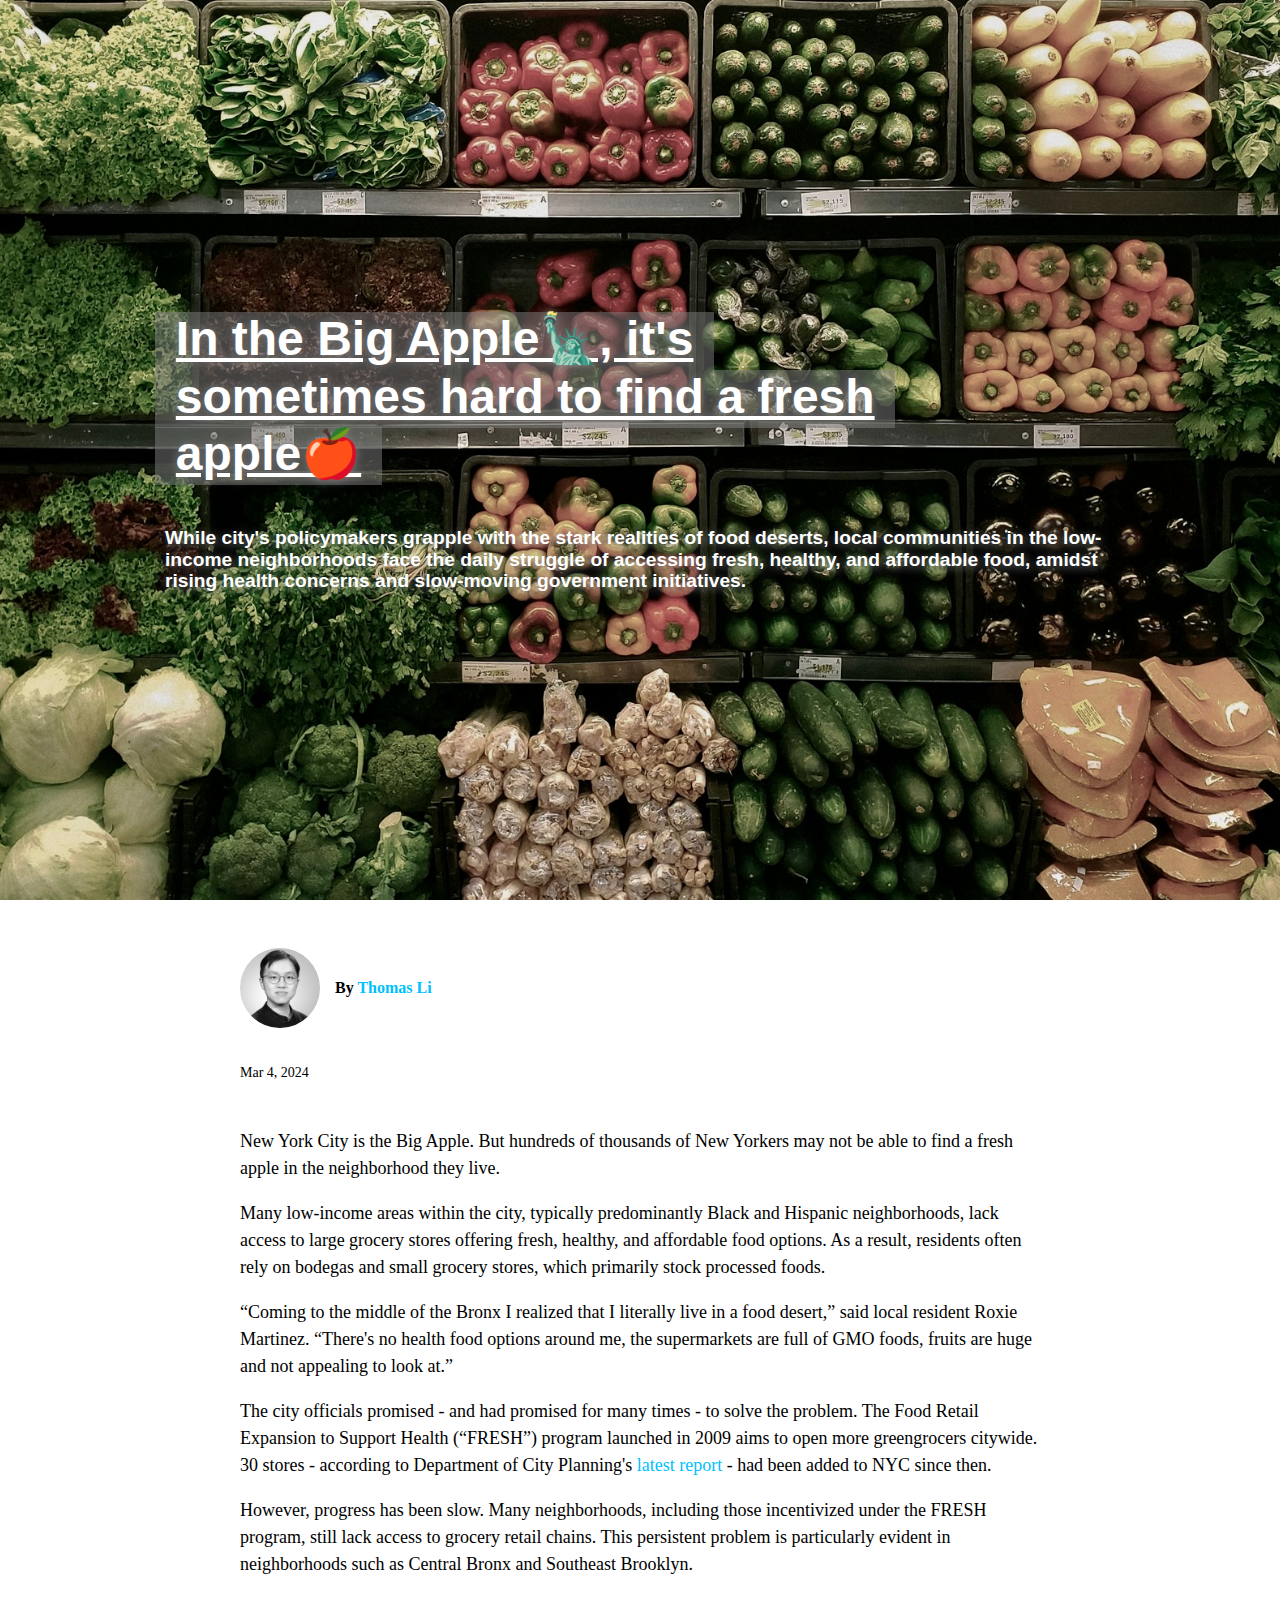
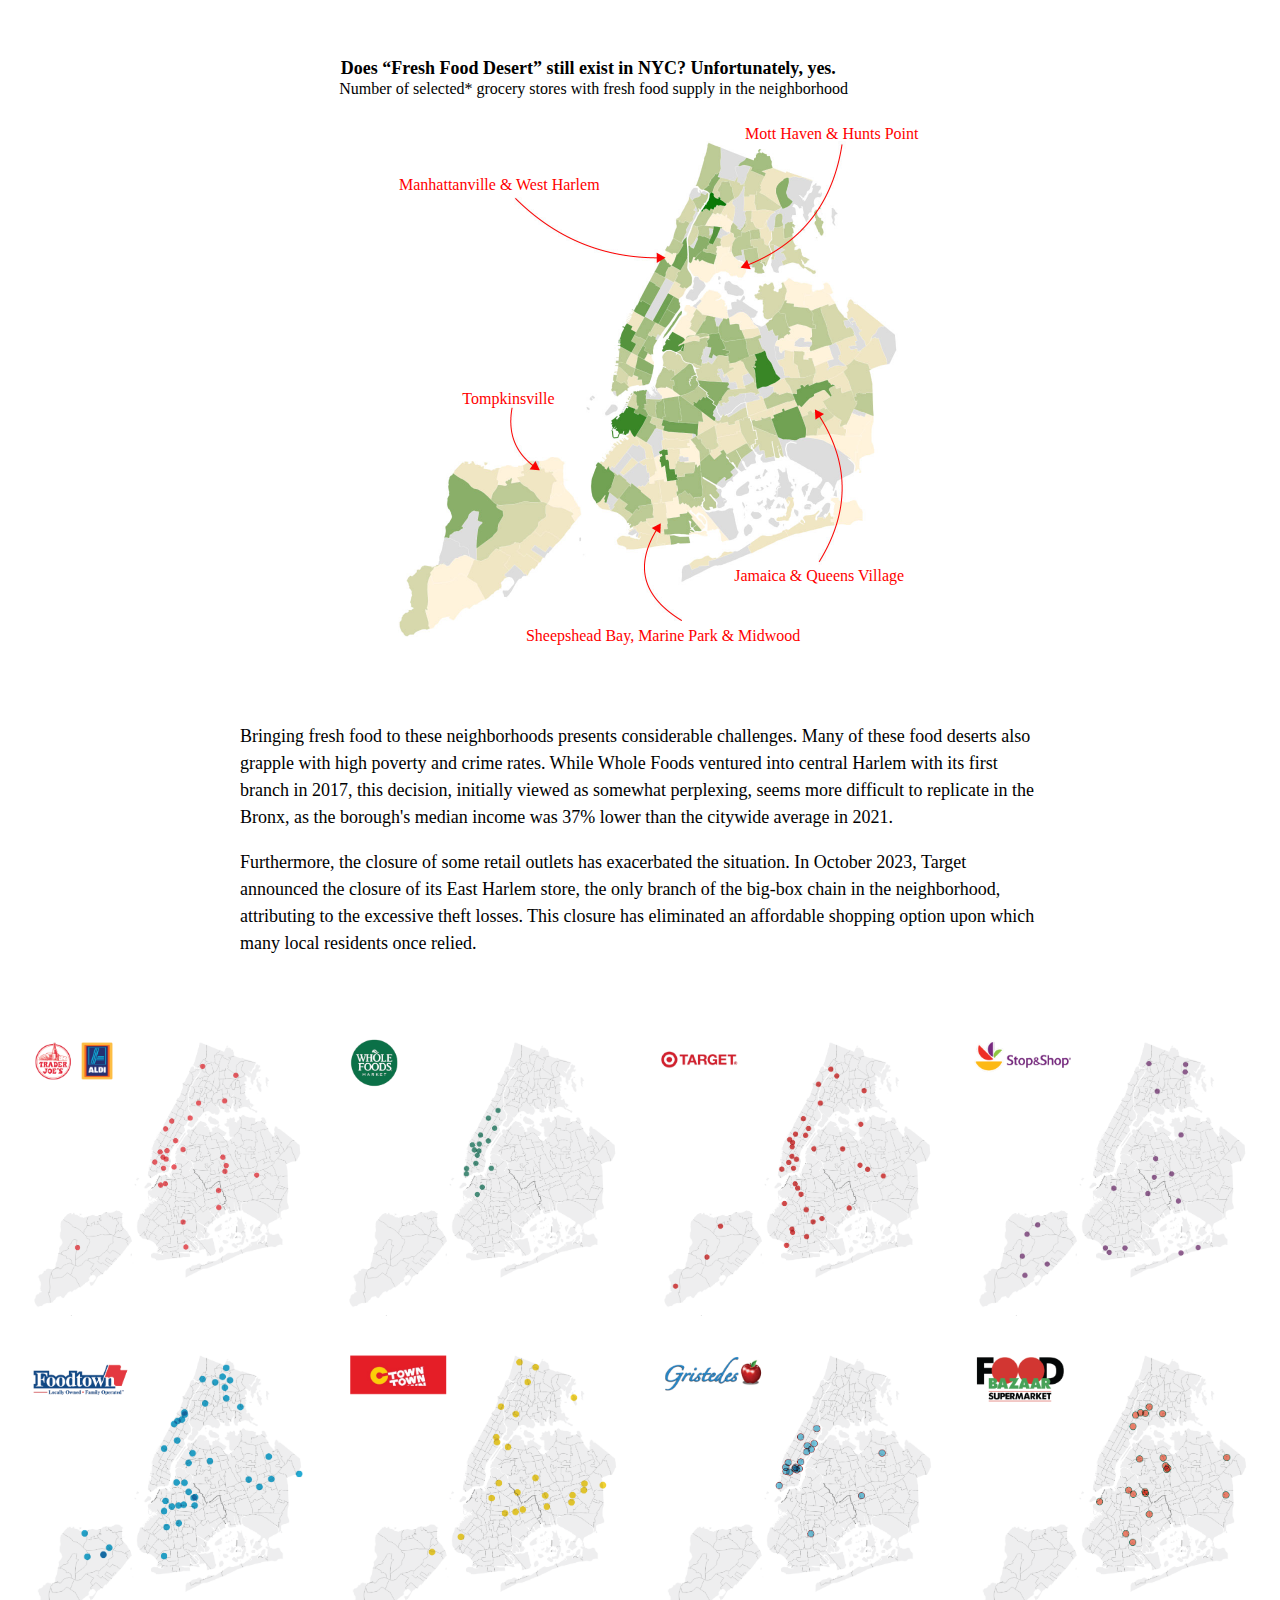
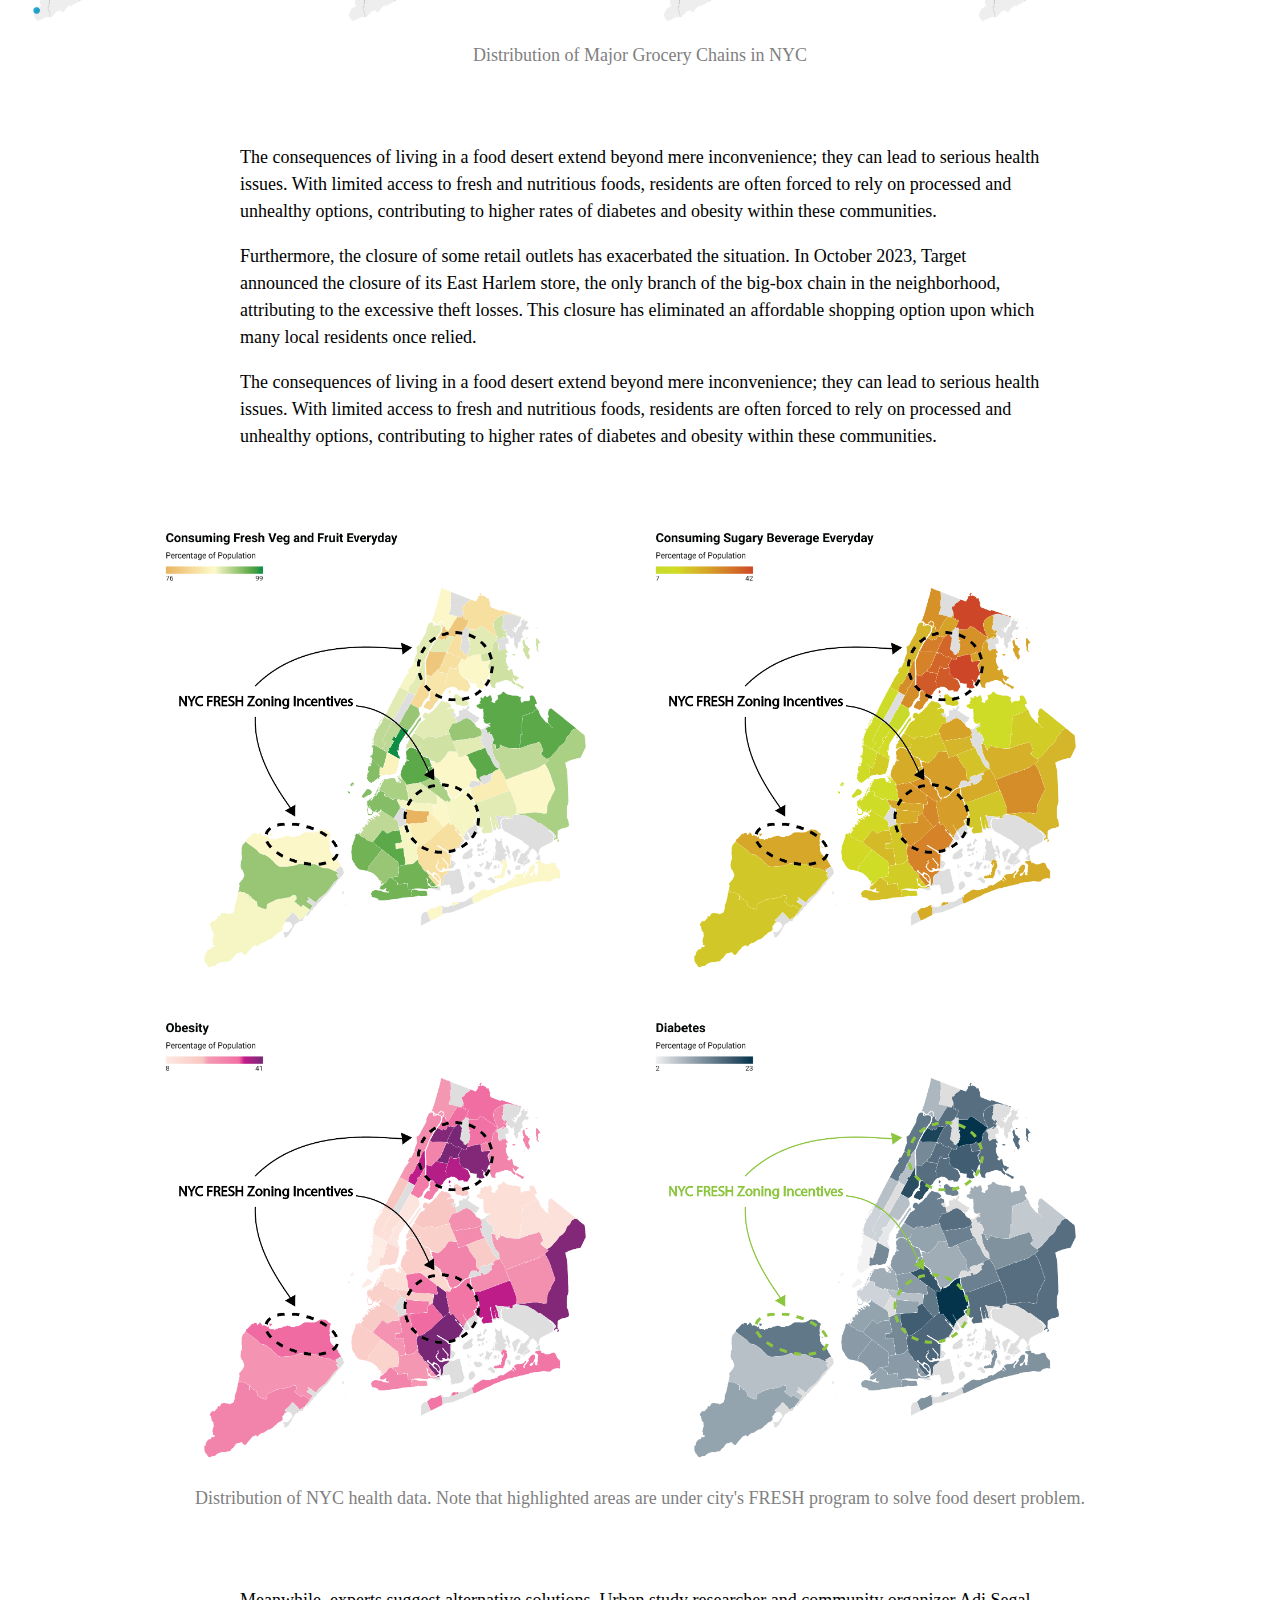
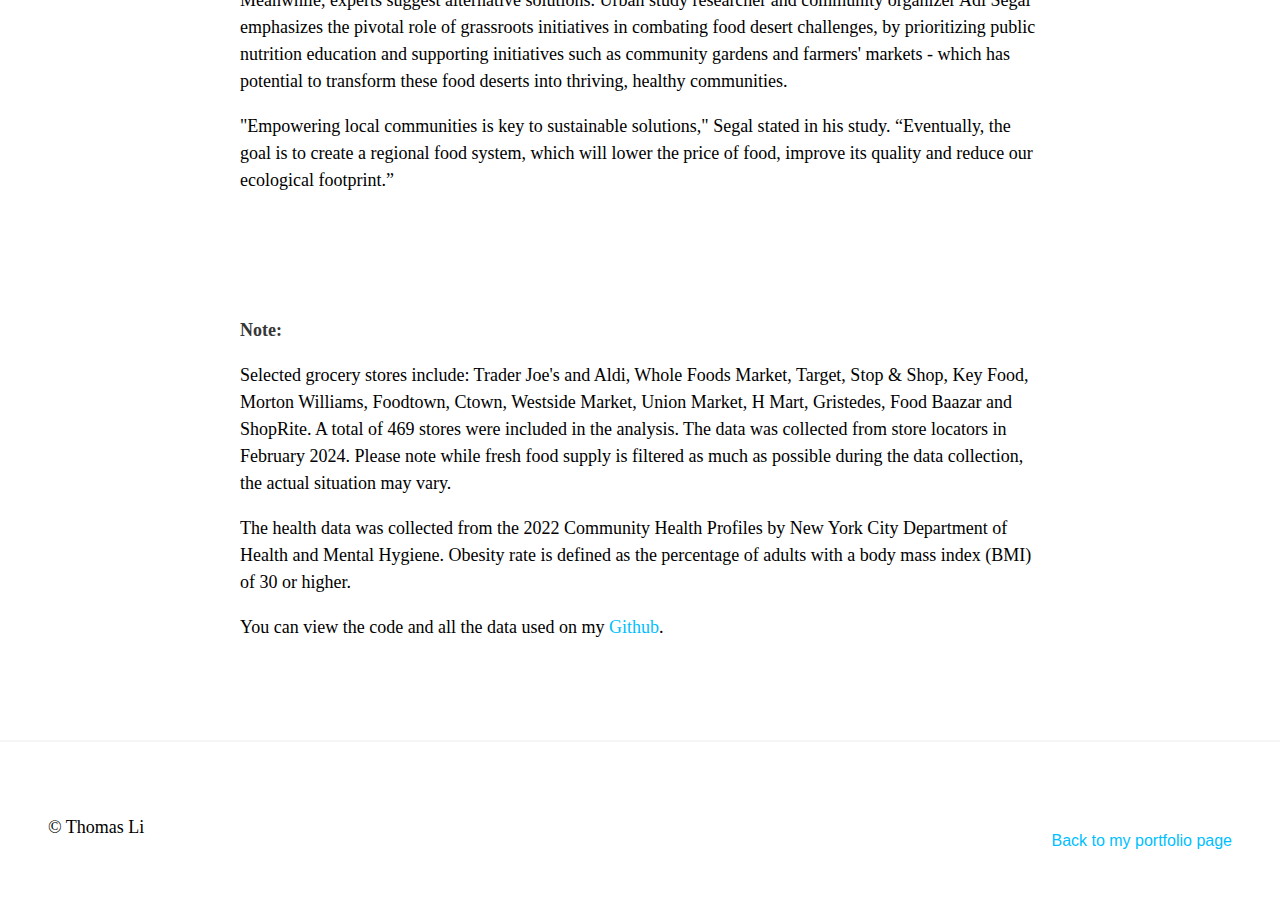
==== commit fe5c04af: "Update bulma to make title at the center" ====
--- a/index.html
+++ b/index.html
@@ -162,11 +162,11 @@
     h2.subtitle {
       color: white;
       font-weight: bold;
-      font-size: 1.5rem;
+      font-size: 1.2rem;
       padding-top: 40px;
       max-width: 1000px;
       padding-left: 25px;
-      text-shadow: 2px 2px 4px gray;
+      text-shadow: 2px 2px 10px gray;
       /* Corrected text-shadow property */
     }
 
@@ -203,8 +203,8 @@
       /* Added relative positioning */
       display: flex;
       align-items: center;
-      justify-content: flex-start;
-      min-height: 100vh;
+      justify-content: center;
+      min-height: 100svh;
       background: url('header.jpg') center center / cover no-repeat;
     }
 
@@ -255,7 +255,7 @@
 
     @media (max-width: 768px) {
       .hero {
-        min-height: 40vh;
+        min-height: 100vh;
         /* Adjusted height for mobile devices */
       }
 
@@ -288,7 +288,6 @@
 
     .hero-body {
       text-align: left;
-      /* Center the text */
       width: 100%;
     }
 
@@ -343,7 +342,7 @@
 
     @media (max-width: 650px) {
       h1.title {
-        font-size: 1.6rem;
+        font-size: 2rem;
         /* Adjust the font size for h1 on mobile */
         padding-left: 5px;
         /* Adjust the left padding */
@@ -357,7 +356,7 @@
         /* Adjust the left padding */
         padding-top: 20px;
         /* Adjust the top padding */
-        text-shadow: 0px 0px 5px gray;
+        text-shadow: 0px 0px 10px gray;
       }
     }
 
@@ -415,12 +414,11 @@
 <body>
 
   <section class="hero has-bg-img">
-    <div class="hero-body">
-      <h1 class="title"><span>In the Big Apple 🗽, it's sometimes hard to find a fresh apple 🍎: How the city's
-          low-income neighborhoods are plagued by food deserts</span></h1>
+    <div class="content">
+      <h1 class="title"><span>In the Big Apple🗽, it's sometimes hard to find a fresh apple🍎</span></h1>
       <h2 class="subtitle">While city's policymakers grapple with the stark realities of food deserts, local
         communities in the low-income neighborhoods face the daily struggle of accessing fresh, healthy, and
-        affordable food, amidst rising health concerns and slow-moving government initiatives.<span></span></h2>
+        affordable food, amidst rising health concerns and slow-moving government initiatives.</h2>
     </div>
   </section>
 
@@ -433,7 +431,7 @@
         <div class="byline"><b>By <a href="www.linkedin.com/in/thomas-tao-li">Thomas Li</a></b></div>
 
         <div class="date">Mar 4, 2024</div>
-        <p>New York is the Big Apple. But hundreds of thousands of New Yorkers may not be able to find a fresh apple in
+        <p>New York City is the Big Apple. But hundreds of thousands of New Yorkers may not be able to find a fresh apple in
           the neighborhood they live.</p>
         <p>Many low-income areas within the city, typically predominantly Black and Hispanic neighborhoods, lack access
           to large grocery stores offering fresh, healthy, and affordable food options. As a result, residents often
@@ -793,7 +791,7 @@
           Department of Health and Mental Hygiene. Obesity rate is defined as the percentage of adults with a body mass
           index (BMI) of 30 or higher. </p>
         <p>You can view the code and all the data used on my <a
-            href="https://github.com/thomastaoli/HK_rice_with_two_sides" target="_blank">Github</a>.</p>
+            href="https://github.com/thomastaoli/ny-food-desert" target="_blank">Github</a>.</p>
       </div>
     </div>
   </section>
